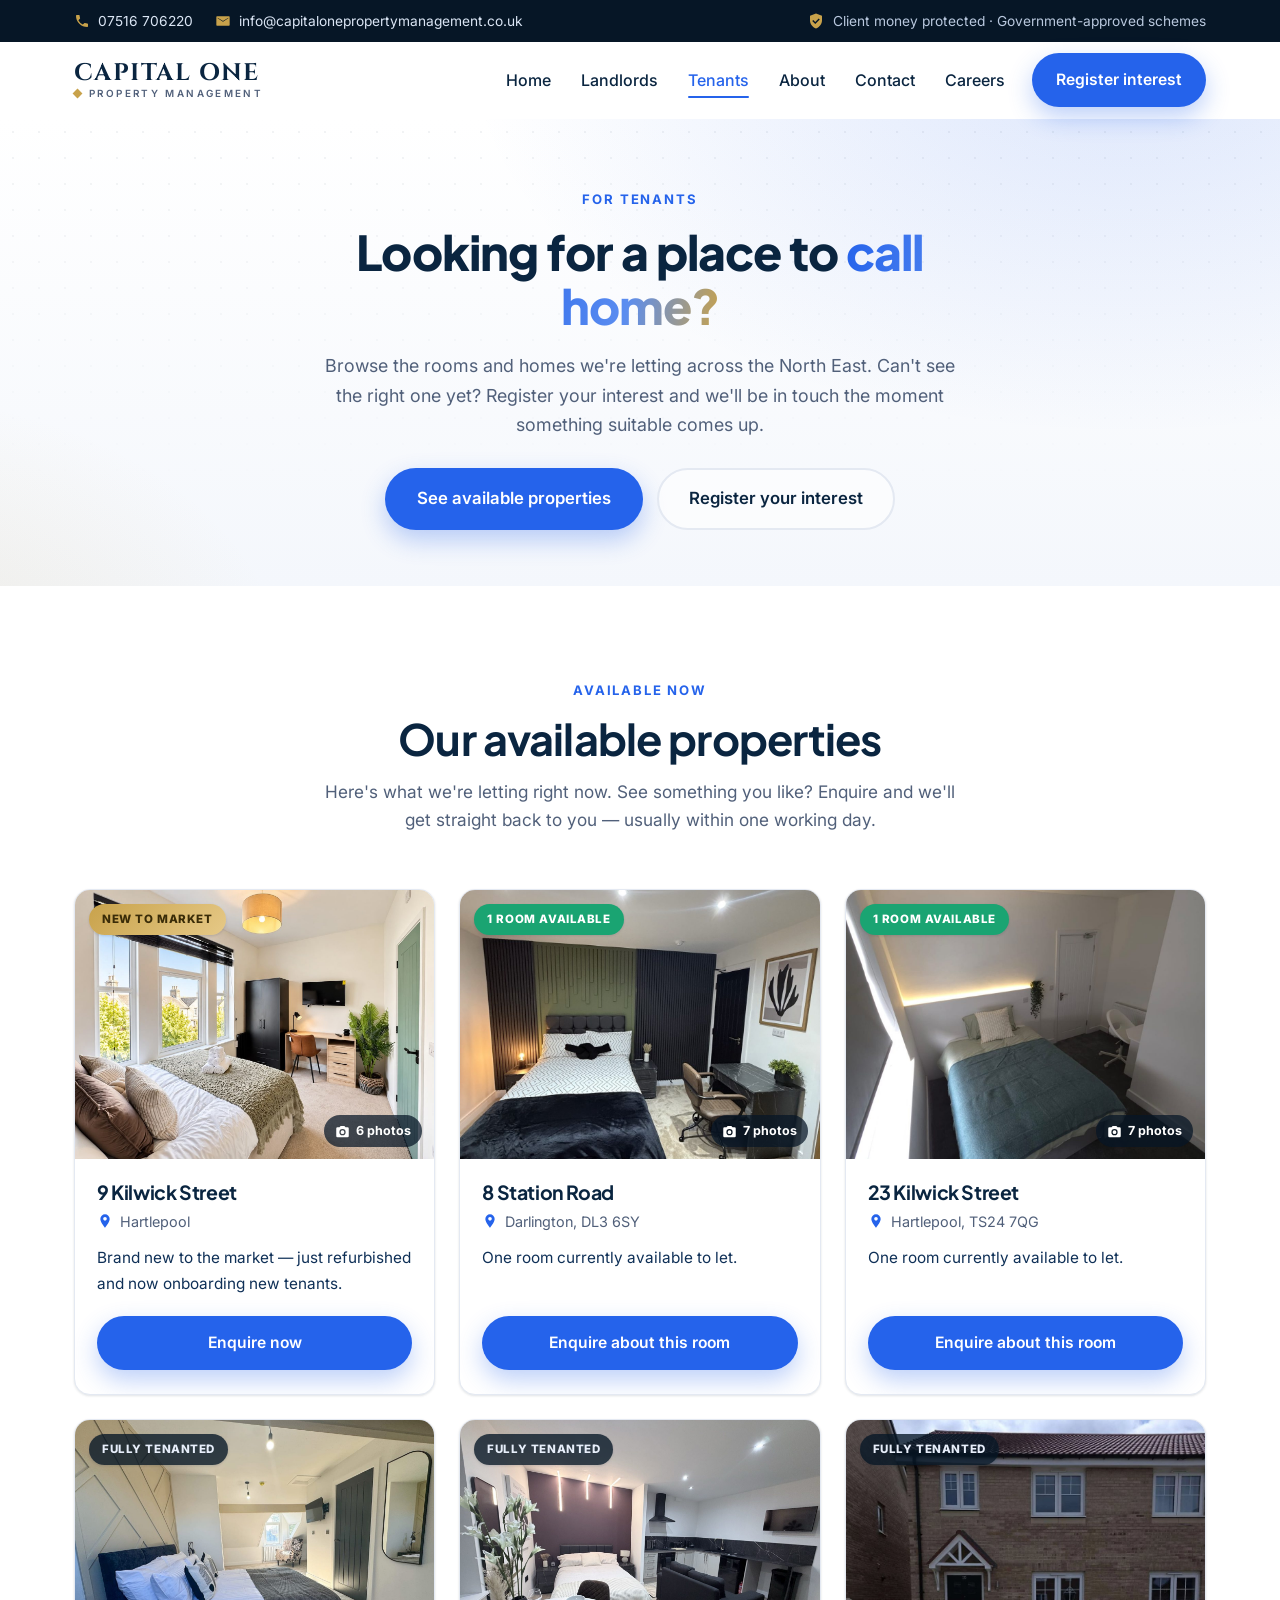
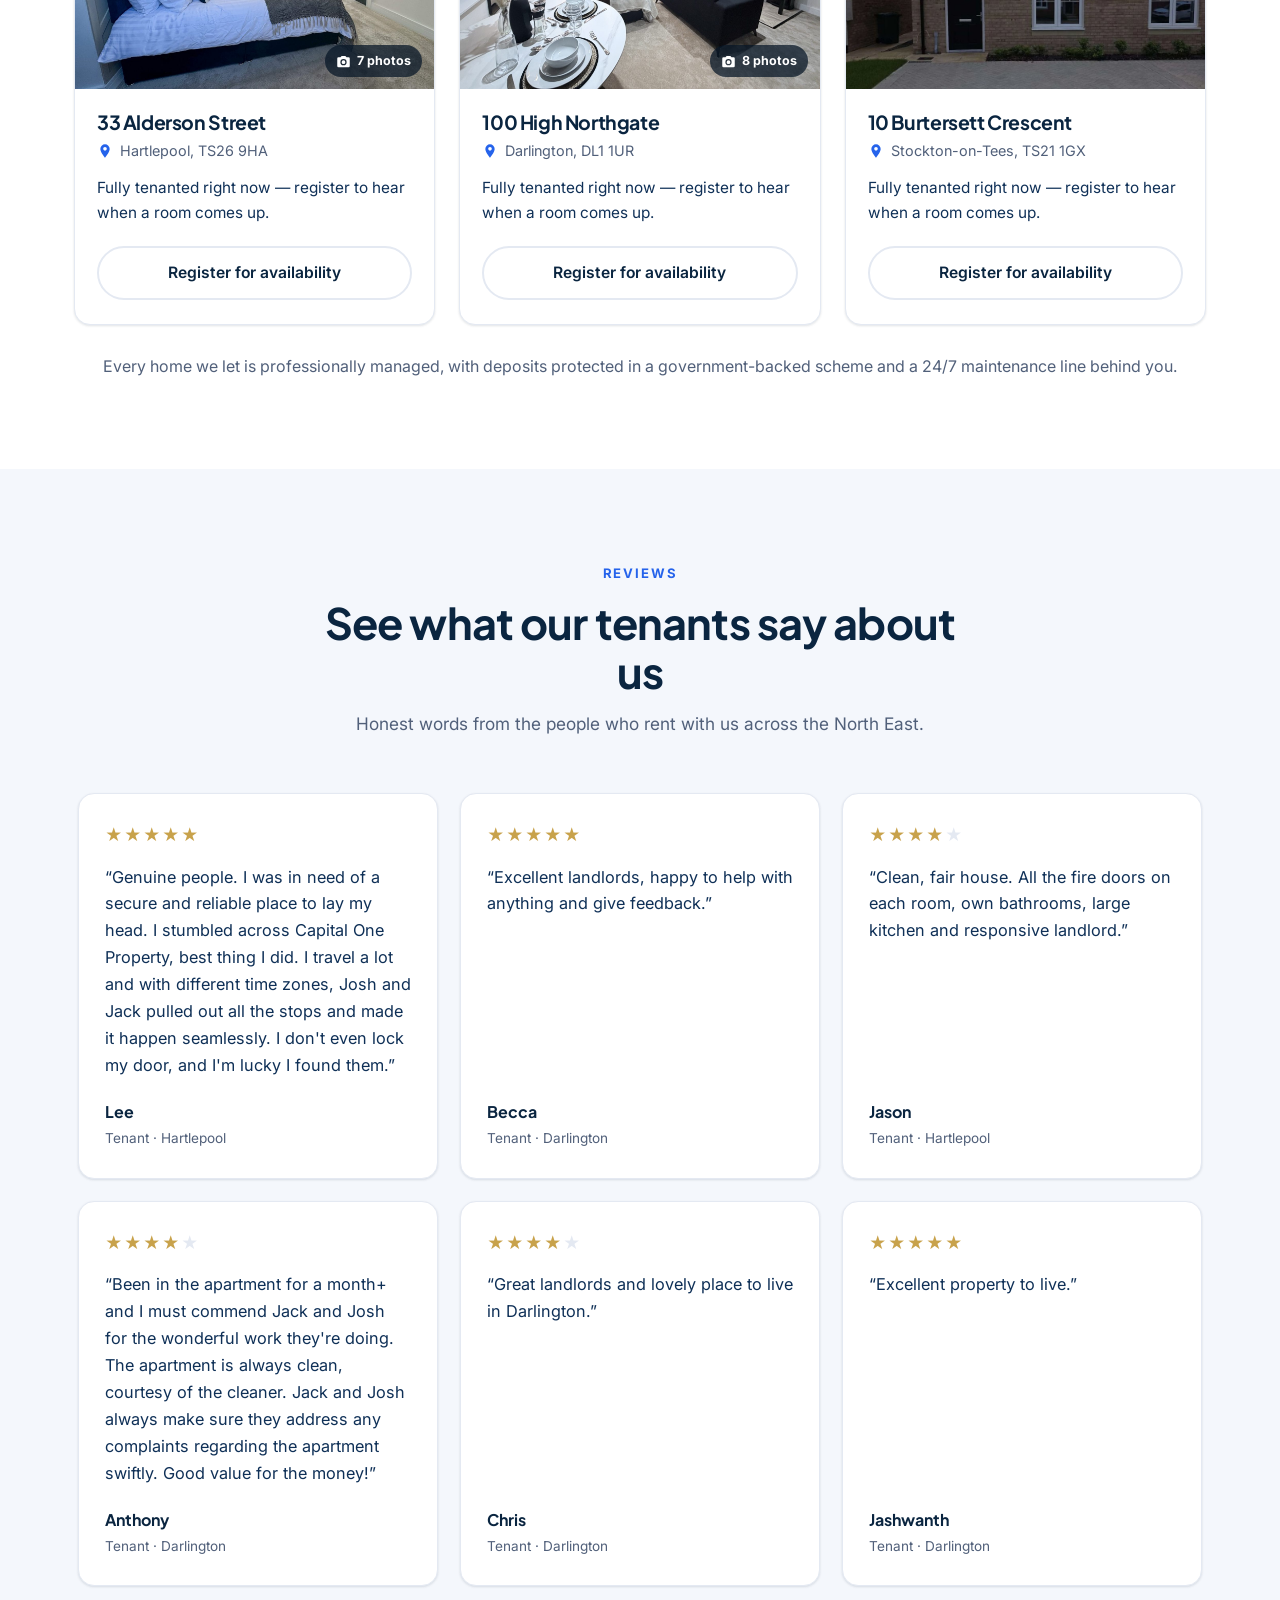
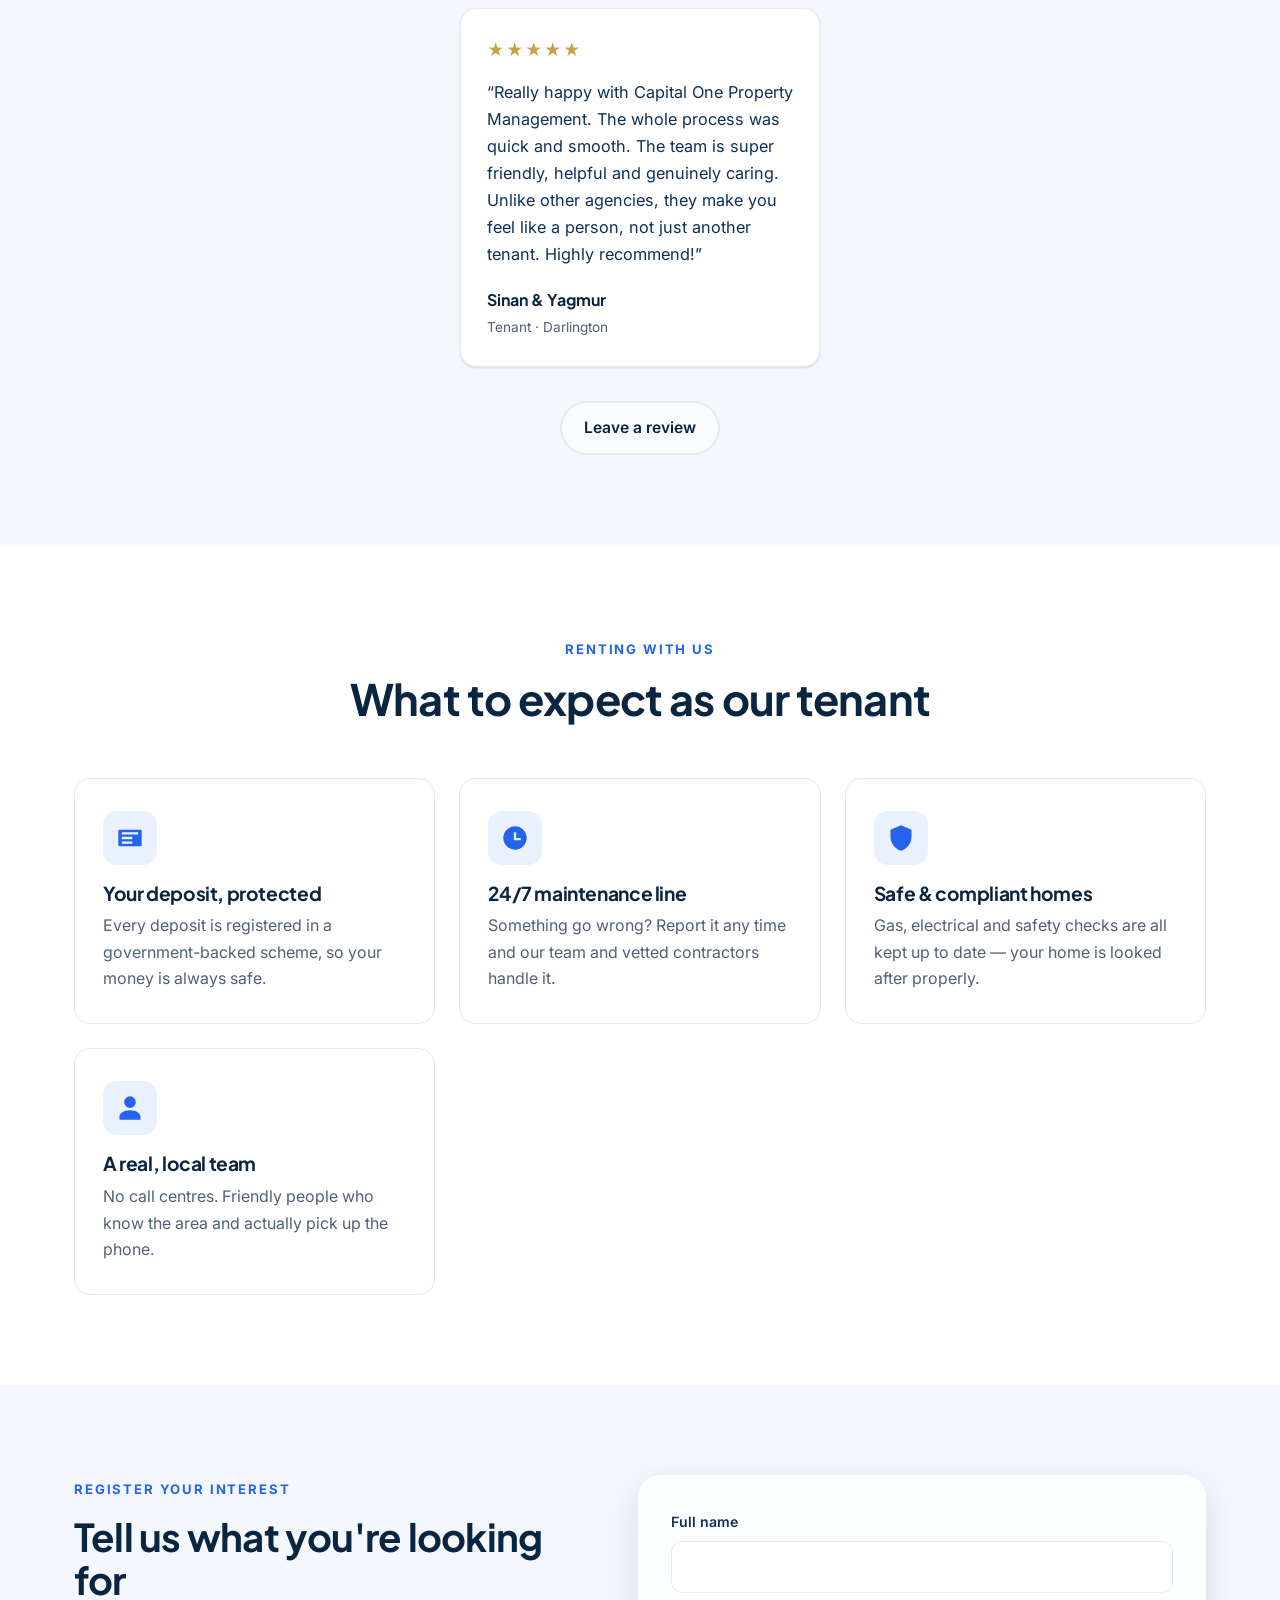
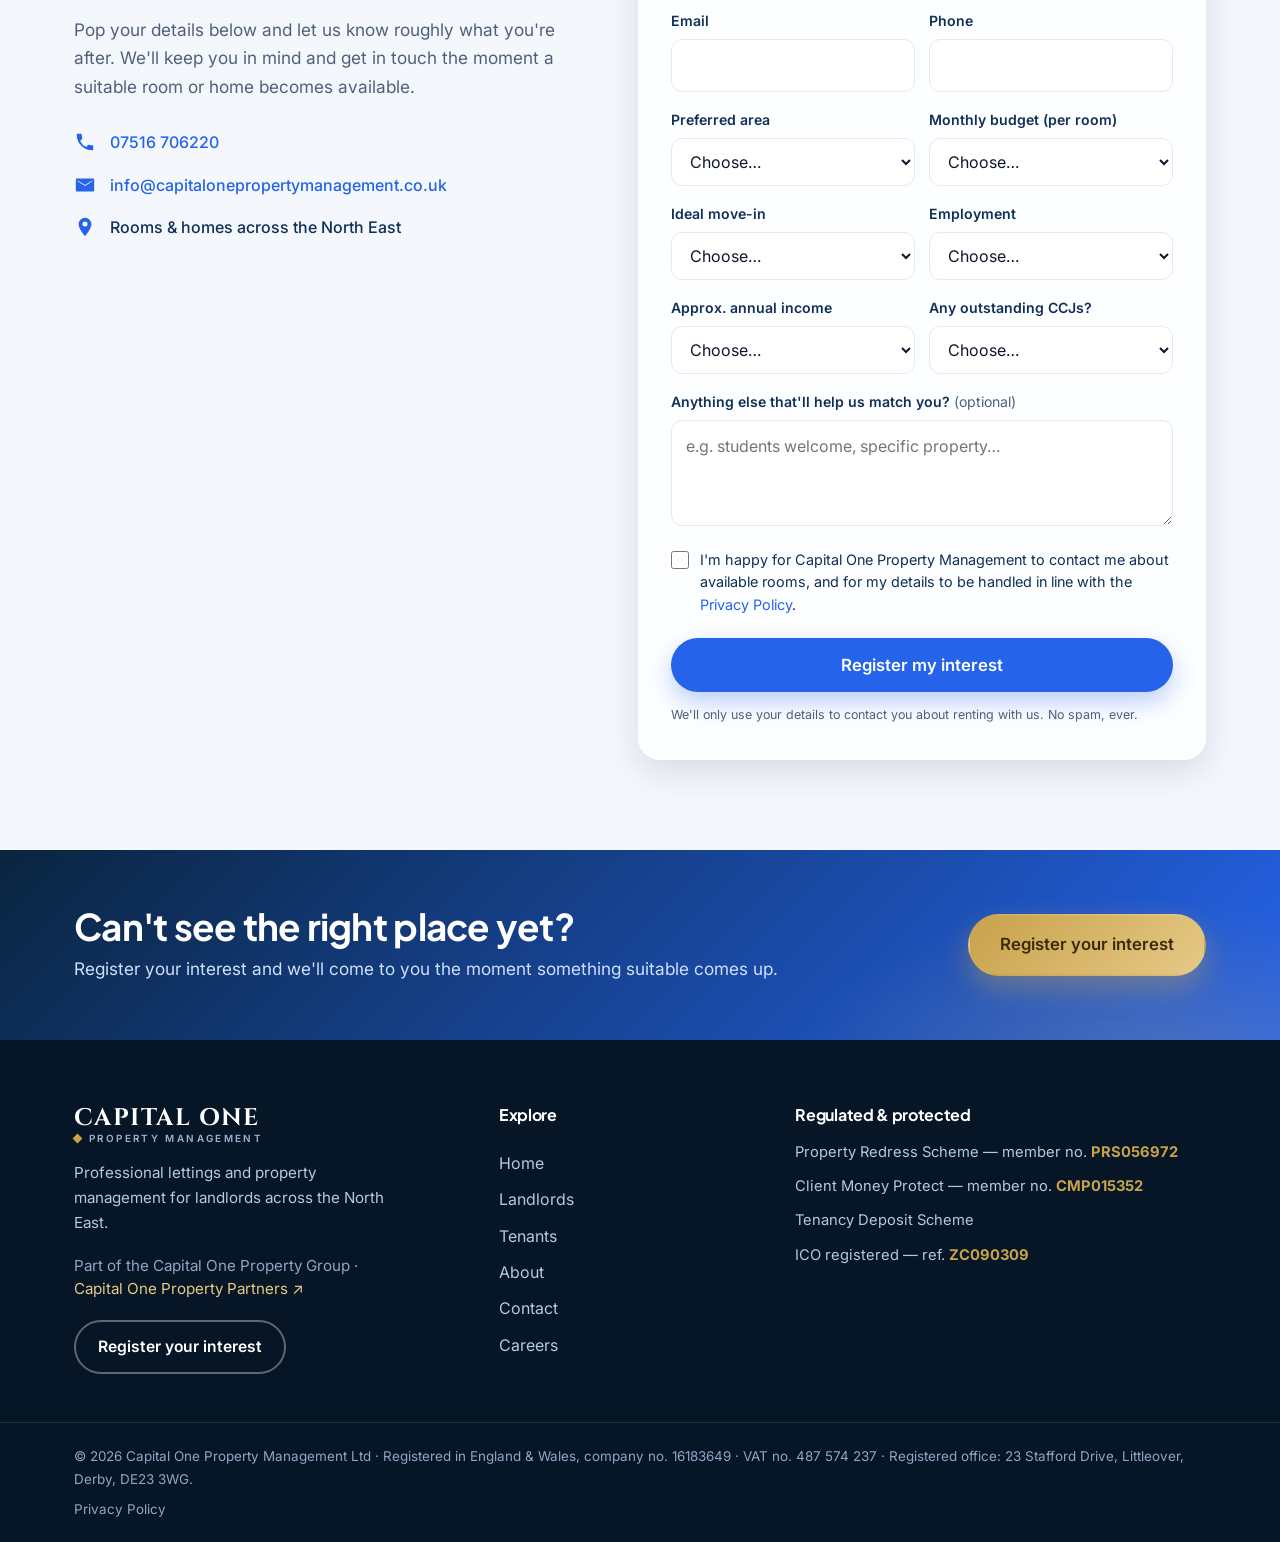
==== tenants.html @ e1fc4dde "Add files via upload" ====
<!DOCTYPE html>
<html lang="en-GB">
<head>
  <meta charset="UTF-8" />
  <meta name="viewport" content="width=device-width, initial-scale=1.0" />
  <title>For Tenants | Capital One Property Management</title>
  <meta name="description" content="Rooms and homes to rent across the North East with Capital One Property Management. See our available properties or register your interest and we'll tell you the moment something suitable comes up." />
  <meta property="og:title" content="For Tenants | Capital One Property Management" />
  <meta property="og:description" content="Available rooms and homes to rent across the North East. Register your interest today." />
  <meta property="og:type" content="website" />
  <meta property="og:locale" content="en_GB" />
  <link rel="icon" href="assets/img/favicon.svg" type="image/svg+xml" />
  <link rel="preconnect" href="https://fonts.googleapis.com" />
  <link rel="preconnect" href="https://fonts.gstatic.com" crossorigin />
  <link href="https://fonts.googleapis.com/css2?family=Cinzel:wght@600;700&family=Inter:wght@400;500;600;700&family=Plus+Jakarta+Sans:wght@600;700;800&display=swap" rel="stylesheet" />
  <link rel="stylesheet" href="assets/css/styles.css" />
</head>
<body>
  <a class="skip-link" href="#main">Skip to content</a>
  <div class="scrollbar" id="scrollbar" aria-hidden="true"></div>

  <div class="utilbar">
    <div class="container utilbar__inner">
      <div class="utilbar__contact">
        <a href="tel:+447516706220" class="utilbar__item"><svg viewBox="0 0 24 24" aria-hidden="true"><path d="M6.6 10.8a15.1 15.1 0 0 0 6.6 6.6l2.2-2.2c.3-.3.7-.4 1-.2 1.1.4 2.4.6 3.6.6.6 0 1 .4 1 1V20c0 .6-.4 1-1 1A17 17 0 0 1 3 4c0-.6.4-1 1-1h3.5c.6 0 1 .4 1 1 0 1.3.2 2.5.6 3.6.1.4 0 .8-.3 1z"/></svg><span>07516 706220</span></a>
        <a href="mailto:info@capitalonepropertymanagement.co.uk" class="utilbar__item utilbar__item--email"><svg viewBox="0 0 24 24" aria-hidden="true"><path d="M3 5h18a1 1 0 0 1 1 1v12a1 1 0 0 1-1 1H3a1 1 0 0 1-1-1V6a1 1 0 0 1 1-1zm9 7L4 7v1l8 5 8-5V7z"/></svg><span>info@capitalonepropertymanagement.co.uk</span></a>
      </div>
      <div class="utilbar__badge"><svg viewBox="0 0 24 24" aria-hidden="true"><path d="M12 2 4 5v6c0 5 3.4 9.4 8 11 4.6-1.6 8-6 8-11V5l-8-3zm-1 14-4-4 1.4-1.4L11 13.2l4.6-4.6L17 10l-6 6z"/></svg><span>Client money protected &middot; Government-approved schemes</span></div>
    </div>
  </div>

  <header class="header" id="header">
    <div class="container header__inner">
      <a href="index.html" class="brand" aria-label="Capital One Property Management home">
        <span class="brand__name">Capital One</span>
        <span class="brand__sub"><i class="brand__diamond" aria-hidden="true"></i>Property Management</span>
      </a>
      <nav class="nav" id="nav" aria-label="Primary">
        <a href="index.html" class="nav__link">Home</a>
        <a href="landlords.html" class="nav__link">Landlords</a>
        <a href="tenants.html" class="nav__link is-active" aria-current="page">Tenants</a>
        <a href="about.html" class="nav__link">About</a>
        <a href="contact.html" class="nav__link">Contact</a>
        <a href="careers.html" class="nav__link">Careers</a>
        <a href="#register" class="btn btn--primary nav__cta">Register interest</a>
      </nav>
      <button class="nav-toggle" id="navToggle" aria-label="Open menu" aria-expanded="false" aria-controls="nav"><span></span><span></span><span></span></button>
    </div>
  </header>

  <main id="main">
    <!-- PAGE HERO -->
    <section class="pagehero">
      <div class="hero__bg" aria-hidden="true"></div>
      <div class="container pagehero__inner reveal">
        <span class="eyebrow">For tenants</span>
        <h1>Looking for a place to <span class="grad-text">call home?</span></h1>
        <p>Browse the rooms and homes we're letting across the North East. Can't see the right one yet? Register your interest and we'll be in touch the moment something suitable comes up.</p>
        <div class="pagehero__cta">
          <a href="#available" class="btn btn--primary btn--lg">See available properties</a>
          <a href="#register" class="btn btn--ghost btn--lg">Register your interest</a>
        </div>
      </div>
    </section>

    <!-- AVAILABLE PROPERTIES -->
    <section class="section" id="available">
      <div class="container">
        <div class="section__head reveal">
          <span class="eyebrow">Available now</span>
          <h2>Our available properties</h2>
          <p>Here's what we're letting right now. See something you like? Enquire and we'll get straight back to you — usually within one working day.</p>
        </div>
        <div class="properties">

          <article class="property reveal">
            <button class="property__media" data-gallery="assets/img/prop-kilwick-9-1.jpg,assets/img/prop-kilwick-9-2.jpg,assets/img/prop-kilwick-9-3.jpg,assets/img/prop-kilwick-9-4.jpg,assets/img/prop-kilwick-9-5.jpg,assets/img/prop-kilwick-9-6.jpg" aria-label="View 6 photos of 9 Kilwick Street">
              <img src="assets/img/prop-kilwick-9-1.jpg" alt="A bright, newly refurbished double bedroom at 9 Kilwick Street, Hartlepool, with a large window and rooftop view, black wardrobe, study desk and green throw" loading="lazy" />
              <span class="property__status property__status--soon">New to market</span>
              <span class="property__count"><svg viewBox="0 0 24 24" aria-hidden="true"><path d="M9 3 7.17 5H4a2 2 0 0 0-2 2v12a2 2 0 0 0 2 2h16a2 2 0 0 0 2-2V7a2 2 0 0 0-2-2h-3.17L15 3H9zm3 5a5 5 0 1 1 0 10 5 5 0 0 1 0-10zm0 2a3 3 0 1 0 0 6 3 3 0 0 0 0-6z"/></svg>6 photos</span>
            </button>
            <div class="property__body">
              <h3 class="property__addr">9 Kilwick Street</h3>
              <p class="property__area"><svg viewBox="0 0 24 24" aria-hidden="true"><path d="M12 2a7 7 0 0 0-7 7c0 5 7 13 7 13s7-8 7-13a7 7 0 0 0-7-7zm0 9.5A2.5 2.5 0 1 1 12 6a2.5 2.5 0 0 1 0 5.5z"/></svg>Hartlepool</p>
              <p class="property__note">Brand new to the market — just refurbished and now onboarding new tenants.</p>
              <a class="btn btn--primary btn--block property__cta" href="#register" data-property="9 Kilwick Street">Enquire now</a>
            </div>
          </article>

          <article class="property reveal">
            <button class="property__media" data-gallery="assets/img/prop-station-road-1.jpg,assets/img/prop-station-road-2.jpg,assets/img/prop-station-road-3.jpg,assets/img/prop-station-road-4.jpg,assets/img/prop-station-road-5.jpg,assets/img/prop-station-road-6.jpg,assets/img/prop-station-road-7.jpg" aria-label="View 7 photos of 8 Station Road">
              <img src="assets/img/prop-station-road-1.jpg" alt="A furnished double bedroom at 8 Station Road, Darlington, with a green and black slatted feature wall" loading="lazy" />
              <span class="property__status property__status--available">1 room available</span>
              <span class="property__count"><svg viewBox="0 0 24 24" aria-hidden="true"><path d="M9 3 7.17 5H4a2 2 0 0 0-2 2v12a2 2 0 0 0 2 2h16a2 2 0 0 0 2-2V7a2 2 0 0 0-2-2h-3.17L15 3H9zm3 5a5 5 0 1 1 0 10 5 5 0 0 1 0-10zm0 2a3 3 0 1 0 0 6 3 3 0 0 0 0-6z"/></svg>7 photos</span>
            </button>
            <div class="property__body">
              <h3 class="property__addr">8 Station Road</h3>
              <p class="property__area"><svg viewBox="0 0 24 24" aria-hidden="true"><path d="M12 2a7 7 0 0 0-7 7c0 5 7 13 7 13s7-8 7-13a7 7 0 0 0-7-7zm0 9.5A2.5 2.5 0 1 1 12 6a2.5 2.5 0 0 1 0 5.5z"/></svg>Darlington, DL3 6SY</p>
              <p class="property__note">One room currently available to let.</p>
              <a class="btn btn--primary btn--block property__cta" href="#register" data-property="8 Station Road">Enquire about this room</a>
            </div>
          </article>

          <article class="property reveal">
            <button class="property__media" data-gallery="assets/img/prop-kilwick-23-4.jpg,assets/img/prop-kilwick-23-1.jpg,assets/img/prop-kilwick-23-3.jpg,assets/img/prop-kilwick-23-2.jpg,assets/img/prop-kilwick-23-5.jpg,assets/img/prop-kilwick-23-6.jpg,assets/img/prop-kilwick-23-7.jpg" aria-label="View 7 photos of 23 Kilwick Street">
              <img src="assets/img/prop-kilwick-23-4.jpg" alt="A bright furnished attic bedroom at 23 Kilwick Street, Hartlepool, with a sloped ceiling, LED feature lighting and a study desk" loading="lazy" />
              <span class="property__status property__status--available">1 room available</span>
              <span class="property__count"><svg viewBox="0 0 24 24" aria-hidden="true"><path d="M9 3 7.17 5H4a2 2 0 0 0-2 2v12a2 2 0 0 0 2 2h16a2 2 0 0 0 2-2V7a2 2 0 0 0-2-2h-3.17L15 3H9zm3 5a5 5 0 1 1 0 10 5 5 0 0 1 0-10zm0 2a3 3 0 1 0 0 6 3 3 0 0 0 0-6z"/></svg>7 photos</span>
            </button>
            <div class="property__body">
              <h3 class="property__addr">23 Kilwick Street</h3>
              <p class="property__area"><svg viewBox="0 0 24 24" aria-hidden="true"><path d="M12 2a7 7 0 0 0-7 7c0 5 7 13 7 13s7-8 7-13a7 7 0 0 0-7-7zm0 9.5A2.5 2.5 0 1 1 12 6a2.5 2.5 0 0 1 0 5.5z"/></svg>Hartlepool, TS24 7QG</p>
              <p class="property__note">One room currently available to let.</p>
              <a class="btn btn--primary btn--block property__cta" href="#register" data-property="23 Kilwick Street">Enquire about this room</a>
            </div>
          </article>

          <article class="property property--let reveal">
            <button class="property__media" data-gallery="assets/img/prop-alderson-1.jpg,assets/img/prop-alderson-2.jpg,assets/img/prop-alderson-3.jpg,assets/img/prop-alderson-4.jpg,assets/img/prop-alderson-5.jpg,assets/img/prop-alderson-6.jpg,assets/img/prop-alderson-7.jpg" aria-label="View 7 photos of 33 Alderson Street">
              <img src="assets/img/prop-alderson-1.jpg" alt="A spacious furnished bedroom at 33 Alderson Street, Hartlepool, with a cream geometric panelled feature wall, navy bed and seating area" loading="lazy" />
              <span class="property__status property__status--let">Fully tenanted</span>
              <span class="property__count"><svg viewBox="0 0 24 24" aria-hidden="true"><path d="M9 3 7.17 5H4a2 2 0 0 0-2 2v12a2 2 0 0 0 2 2h16a2 2 0 0 0 2-2V7a2 2 0 0 0-2-2h-3.17L15 3H9zm3 5a5 5 0 1 1 0 10 5 5 0 0 1 0-10zm0 2a3 3 0 1 0 0 6 3 3 0 0 0 0-6z"/></svg>7 photos</span>
            </button>
            <div class="property__body">
              <h3 class="property__addr">33 Alderson Street</h3>
              <p class="property__area"><svg viewBox="0 0 24 24" aria-hidden="true"><path d="M12 2a7 7 0 0 0-7 7c0 5 7 13 7 13s7-8 7-13a7 7 0 0 0-7-7zm0 9.5A2.5 2.5 0 1 1 12 6a2.5 2.5 0 0 1 0 5.5z"/></svg>Hartlepool, TS26 9HA</p>
              <p class="property__note">Fully tenanted right now — register to hear when a room comes up.</p>
              <a class="btn btn--ghost btn--block property__cta" href="#register" data-property="33 Alderson Street">Register for availability</a>
            </div>
          </article>

          <article class="property property--let reveal">
            <button class="property__media" data-gallery="assets/img/prop-high-northgate-3.jpg,assets/img/prop-high-northgate-1.jpg,assets/img/prop-high-northgate-2.jpg,assets/img/prop-high-northgate-4.jpg,assets/img/prop-high-northgate-5.jpg,assets/img/prop-high-northgate-6.jpg,assets/img/prop-high-northgate-7.jpg,assets/img/prop-high-northgate-8.jpg" aria-label="View 8 photos of 100-104 High Northgate">
              <img src="assets/img/prop-high-northgate-3.jpg" alt="A furnished open-plan studio at 100 High Northgate, Darlington, with a burgundy feature wall, LED strip lighting, double bed, sofa, kitchen and dining area" loading="lazy" />
              <span class="property__status property__status--let">Fully tenanted</span>
              <span class="property__count"><svg viewBox="0 0 24 24" aria-hidden="true"><path d="M9 3 7.17 5H4a2 2 0 0 0-2 2v12a2 2 0 0 0 2 2h16a2 2 0 0 0 2-2V7a2 2 0 0 0-2-2h-3.17L15 3H9zm3 5a5 5 0 1 1 0 10 5 5 0 0 1 0-10zm0 2a3 3 0 1 0 0 6 3 3 0 0 0 0-6z"/></svg>8 photos</span>
            </button>
            <div class="property__body">
              <h3 class="property__addr">100 High Northgate</h3>
              <p class="property__area"><svg viewBox="0 0 24 24" aria-hidden="true"><path d="M12 2a7 7 0 0 0-7 7c0 5 7 13 7 13s7-8 7-13a7 7 0 0 0-7-7zm0 9.5A2.5 2.5 0 1 1 12 6a2.5 2.5 0 0 1 0 5.5z"/></svg>Darlington, DL1 1UR</p>
              <p class="property__note">Fully tenanted right now — register to hear when a room comes up.</p>
              <a class="btn btn--ghost btn--block property__cta" href="#register" data-property="100 High Northgate">Register for availability</a>
            </div>
          </article>

          <article class="property property--let reveal">
            <div class="property__media">
              <img src="assets/img/prop-burtersett-crescent.jpg" alt="The exterior of 10 Burtersett Crescent, Stockton-on-Tees — a modern brick home" loading="lazy" />
              <span class="property__status property__status--let">Fully tenanted</span>
            </div>
            <div class="property__body">
              <h3 class="property__addr">10 Burtersett Crescent</h3>
              <p class="property__area"><svg viewBox="0 0 24 24" aria-hidden="true"><path d="M12 2a7 7 0 0 0-7 7c0 5 7 13 7 13s7-8 7-13a7 7 0 0 0-7-7zm0 9.5A2.5 2.5 0 1 1 12 6a2.5 2.5 0 0 1 0 5.5z"/></svg>Stockton-on-Tees, TS21 1GX</p>
              <p class="property__note">Fully tenanted right now — register to hear when a room comes up.</p>
              <a class="btn btn--ghost btn--block property__cta" href="#register" data-property="10 Burtersett Crescent">Register for availability</a>
            </div>
          </article>

        </div>
        <p class="packages__note reveal">Every home we let is professionally managed, with deposits protected in a government-backed scheme and a 24/7 maintenance line behind you.</p>
      </div>
    </section>

    <!-- TENANT REVIEWS -->
    <section class="section section--alt" id="reviews">
      <div class="container">
        <div class="section__head reveal">
          <span class="eyebrow">Reviews</span>
          <h2>See what our tenants say about us</h2>
          <p>Honest words from the people who rent with us across the North East.</p>
        </div>
        <div class="reviews">
          <figure class="review reveal">
            <div class="review__stars" aria-label="5 out of 5 stars">★★★★★</div>
            <blockquote class="review__text">&ldquo;Genuine people. I was in need of a secure and reliable place to lay my head. I stumbled across Capital One Property, best thing I did. I travel a lot and with different time zones, Josh and Jack pulled out all the stops and made it happen seamlessly. I don't even lock my door, and I'm lucky I found them.&rdquo;</blockquote>
            <figcaption class="review__by">
              <span class="review__name">Lee</span>
              <span class="review__meta">Tenant · Hartlepool</span>
            </figcaption>
          </figure>
          <figure class="review reveal">
            <div class="review__stars" aria-label="5 out of 5 stars">★★★★★</div>
            <blockquote class="review__text">&ldquo;Excellent landlords, happy to help with anything and give feedback.&rdquo;</blockquote>
            <figcaption class="review__by">
              <span class="review__name">Becca</span>
              <span class="review__meta">Tenant · Darlington</span>
            </figcaption>
          </figure>
          <figure class="review reveal">
            <div class="review__stars" aria-label="4 out of 5 stars">★★★★<span class="review__stars-off">★</span></div>
            <blockquote class="review__text">&ldquo;Clean, fair house. All the fire doors on each room, own bathrooms, large kitchen and responsive landlord.&rdquo;</blockquote>
            <figcaption class="review__by">
              <span class="review__name">Jason</span>
              <span class="review__meta">Tenant · Hartlepool</span>
            </figcaption>
          </figure>
          <figure class="review reveal">
            <div class="review__stars" aria-label="4 out of 5 stars">★★★★<span class="review__stars-off">★</span></div>
            <blockquote class="review__text">&ldquo;Been in the apartment for a month+ and I must commend Jack and Josh for the wonderful work they're doing. The apartment is always clean, courtesy of the cleaner. Jack and Josh always make sure they address any complaints regarding the apartment swiftly. Good value for the money!&rdquo;</blockquote>
            <figcaption class="review__by">
              <span class="review__name">Anthony</span>
              <span class="review__meta">Tenant · Darlington</span>
            </figcaption>
          </figure>
          <figure class="review reveal">
            <div class="review__stars" aria-label="4 out of 5 stars">★★★★<span class="review__stars-off">★</span></div>
            <blockquote class="review__text">&ldquo;Great landlords and lovely place to live in Darlington.&rdquo;</blockquote>
            <figcaption class="review__by">
              <span class="review__name">Chris</span>
              <span class="review__meta">Tenant · Darlington</span>
            </figcaption>
          </figure>
          <figure class="review reveal">
            <div class="review__stars" aria-label="5 out of 5 stars">★★★★★</div>
            <blockquote class="review__text">&ldquo;Excellent property to live.&rdquo;</blockquote>
            <figcaption class="review__by">
              <span class="review__name">Jashwanth</span>
              <span class="review__meta">Tenant · Darlington</span>
            </figcaption>
          </figure>
          <figure class="review reveal">
            <div class="review__stars" aria-label="5 out of 5 stars">★★★★★</div>
            <blockquote class="review__text">&ldquo;Really happy with Capital One Property Management. The whole process was quick and smooth. The team is super friendly, helpful and genuinely caring. Unlike other agencies, they make you feel like a person, not just another tenant. Highly recommend!&rdquo;</blockquote>
            <figcaption class="review__by">
              <span class="review__name">Sinan &amp; Yagmur</span>
              <span class="review__meta">Tenant · Darlington</span>
            </figcaption>
          </figure>
        </div>
        <div class="reviews__cta reveal">
          <a href="review.html?type=tenant" class="btn btn--ghost">Leave a review</a>
        </div>
      </div>
    </section>

    <!-- WHY RENT WITH US -->
    <section class="section">
      <div class="container">
        <div class="section__head reveal">
          <span class="eyebrow">Renting with us</span>
          <h2>What to expect as our tenant</h2>
        </div>
        <div class="features">
          <div class="feature reveal"><div class="feature__icon"><svg viewBox="0 0 24 24"><path d="M3 5h18a1 1 0 0 1 1 1v12a1 1 0 0 1-1 1H3a1 1 0 0 1-1-1V6a1 1 0 0 1 1-1zm2 2v2h14V7H5zm0 4v2h9v-2H5zm0 4v2h9v-2H5z"/></svg></div><h3>Your deposit, protected</h3><p>Every deposit is registered in a government-backed scheme, so your money is always safe.</p></div>
          <div class="feature reveal"><div class="feature__icon"><svg viewBox="0 0 24 24"><path d="M12 2a10 10 0 1 0 0 20 10 10 0 0 0 0-20zm1 10h4v2h-6V7h2v5z"/></svg></div><h3>24/7 maintenance line</h3><p>Something go wrong? Report it any time and our team and vetted contractors handle it.</p></div>
          <div class="feature reveal"><div class="feature__icon"><svg viewBox="0 0 24 24"><path d="M12 1 3 5v6c0 5.5 3.8 10.7 9 12 5.2-1.3 9-6.5 9-12V5l-9-4z"/></svg></div><h3>Safe &amp; compliant homes</h3><p>Gas, electrical and safety checks are all kept up to date — your home is looked after properly.</p></div>
          <div class="feature reveal"><div class="feature__icon"><svg viewBox="0 0 24 24"><path d="M12 12a5 5 0 1 0 0-10 5 5 0 0 0 0 10zm0 2c-5 0-9 2.5-9 5.5V22h18v-2.5c0-3-4-5.5-9-5.5z"/></svg></div><h3>A real, local team</h3><p>No call centres. Friendly people who know the area and actually pick up the phone.</p></div>
        </div>
      </div>
    </section>

    <!-- REGISTER INTEREST -->
    <section class="section section--alt" id="register">
      <div class="container">
        <div class="contact">
          <div class="contact__intro reveal">
            <span class="eyebrow">Register your interest</span>
            <h2>Tell us what you're looking for</h2>
            <p>Pop your details below and let us know roughly what you're after. We'll keep you in mind and get in touch the moment a suitable room or home becomes available.</p>
            <ul class="contact__details">
              <li><svg viewBox="0 0 24 24"><path d="M6.6 10.8a15.1 15.1 0 0 0 6.6 6.6l2.2-2.2c.3-.3.7-.4 1-.2 1.1.4 2.4.6 3.6.6.6 0 1 .4 1 1V20c0 .6-.4 1-1 1A17 17 0 0 1 3 4c0-.6.4-1 1-1h3.5c.6 0 1 .4 1 1 0 1.3.2 2.5.6 3.6.1.4 0 .8-.3 1z"/></svg><a href="tel:+447516706220">07516 706220</a></li>
              <li><svg viewBox="0 0 24 24"><path d="M3 5h18a1 1 0 0 1 1 1v12a1 1 0 0 1-1 1H3a1 1 0 0 1-1-1V6a1 1 0 0 1 1-1zm9 7L4 7v1l8 5 8-5V7z"/></svg><a href="mailto:info@capitalonepropertymanagement.co.uk">info@capitalonepropertymanagement.co.uk</a></li>
              <li><svg viewBox="0 0 24 24"><path d="M12 2a7 7 0 0 0-7 7c0 5 7 13 7 13s7-8 7-13a7 7 0 0 0-7-7zm0 9.5A2.5 2.5 0 1 1 12 6a2.5 2.5 0 0 1 0 5.5z"/></svg><span>Rooms &amp; homes across the North East</span></li>
            </ul>
          </div>
          <form class="contact__form glass" id="tenantForm" novalidate
                data-supabase="tenant_enquiries"
                data-ok="Thank you — you're on our list. We'll be in touch as soon as something suitable comes up."
                data-sent="✓ Registered">
            <input type="text" name="_honey" class="hp-field" tabindex="-1" autocomplete="off" aria-hidden="true" />
            <div class="field"><label for="tn-name">Full name</label><input type="text" id="tn-name" name="full_name" autocomplete="name" required /></div>
            <div class="field-row">
              <div class="field"><label for="tn-email">Email</label><input type="email" id="tn-email" name="email" autocomplete="email" required /></div>
              <div class="field"><label for="tn-phone">Phone</label><input type="tel" id="tn-phone" name="phone" autocomplete="tel" required /></div>
            </div>
            <div class="field-row">
              <div class="field"><label for="tn-area">Preferred area</label><select id="tn-area" name="preferred_area" required><option value="" disabled selected>Choose…</option><option>Darlington</option><option>Stockton</option><option>Hartlepool</option><option>Middlesbrough</option><option>Flexible</option></select></div>
              <div class="field"><label for="tn-budget">Monthly budget (per room)</label><select id="tn-budget" name="budget_band" required><option value="" disabled selected>Choose…</option><option>Up to £450</option><option>£450–£550</option><option>£550–£650</option><option>£650+</option></select></div>
            </div>
            <div class="field-row">
              <div class="field"><label for="tn-movein">Ideal move-in</label><select id="tn-movein" name="move_in" required><option value="" disabled selected>Choose…</option><option>As soon as possible</option><option>Within 1 month</option><option>1–3 months</option><option>Just browsing</option></select></div>
              <div class="field"><label for="tn-employ">Employment</label><select id="tn-employ" name="employment" required><option value="" disabled selected>Choose…</option><option>Employed</option><option>Self-employed</option><option>Student</option><option>Other</option></select></div>
            </div>
            <div class="field-row">
              <div class="field"><label for="tn-income">Approx. annual income</label><select id="tn-income" name="income_band" required><option value="" disabled selected>Choose…</option><option>Under £20k</option><option>£20k–£25k</option><option>£25k–£30k</option><option>£30k–£40k</option><option>£40k+</option></select></div>
              <div class="field"><label for="tn-ccjs">Any outstanding CCJs?</label><select id="tn-ccjs" name="ccjs" required><option value="" disabled selected>Choose…</option><option>No</option><option>Yes</option><option>Prefer not to say</option></select></div>
            </div>
            <div class="field"><label for="tn-notes">Anything else that'll help us match you? <span class="field__opt">(optional)</span></label><textarea id="tn-notes" name="notes" rows="3" placeholder="e.g. students welcome, specific property…"></textarea></div>
            <label class="field-check"><input type="checkbox" name="consent" required /><span>I'm happy for Capital One Property Management to contact me about available rooms, and for my details to be handled in line with the <a href="privacy.html">Privacy Policy</a>.</span></label>
            <button type="submit" class="btn btn--primary btn--block btn--lg">Register my interest</button>
            <p class="quickform__note" id="formStatus" role="status"></p>
            <p class="quickform__note">We'll only use your details to contact you about renting with us. No spam, ever.</p>
          </form>
        </div>
      </div>
    </section>

    <!-- CTA BAND -->
    <section class="ctaband">
      <div class="container ctaband__inner reveal">
        <div>
          <h2>Can't see the right place yet?</h2>
          <p>Register your interest and we'll come to you the moment something suitable comes up.</p>
        </div>
        <a href="#register" class="btn btn--gold btn--lg">Register your interest</a>
      </div>
    </section>
  </main>

  <!-- LIGHTBOX -->
  <div class="lightbox" id="lightbox" aria-hidden="true">
    <button class="lightbox__close" id="lightboxClose" aria-label="Close">&times;</button>
    <button class="lightbox__nav lightbox__nav--prev" id="lightboxPrev" aria-label="Previous photo">&lsaquo;</button>
    <img class="lightbox__img" id="lightboxImg" src="" alt="Property photo" />
    <button class="lightbox__nav lightbox__nav--next" id="lightboxNext" aria-label="Next photo">&rsaquo;</button>
    <span class="lightbox__counter" id="lightboxCounter"></span>
  </div>

  <footer class="footer">
    <div class="container footer__inner">
      <div class="footer__brand">
        <a href="index.html" class="brand brand--light"><span class="brand__name">Capital One</span><span class="brand__sub"><i class="brand__diamond" aria-hidden="true"></i>Property Management</span></a>
        <p>Professional lettings and property management for landlords across the North East.</p>
        <p class="footer__group">Part of the Capital One Property Group &middot; <a href="https://capitalonepropertypartners.com" target="_blank" rel="noopener">Capital One Property Partners ↗</a></p>
        <a href="#register" class="btn btn--ghost btn--light">Register your interest</a>
      </div>
      <nav class="footer__nav" aria-label="Footer">
        <h4>Explore</h4>
        <a href="index.html">Home</a><a href="landlords.html">Landlords</a><a href="tenants.html">Tenants</a><a href="about.html">About</a><a href="contact.html">Contact</a><a href="careers.html">Careers</a>
      </nav>
      <div class="footer__legal-block">
        <h4>Regulated &amp; protected</h4>
        <ul>
          <li>Property Redress Scheme — member no. <strong>PRS056972</strong></li>
          <li>Client Money Protect — member no. <strong>CMP015352</strong></li>
          <li>Tenancy Deposit Scheme</li>
          <li>ICO registered — ref. <strong>ZC090309</strong></li>
        </ul>
      </div>
    </div>
    <div class="footer__bar">
      <div class="container footer__bar-inner">
        <p>&copy; <span id="year">2026</span> Capital One Property Management Ltd &middot; Registered in England &amp; Wales, company no. 16183649 &middot; VAT no. 487 574 237 &middot; Registered office: 23 Stafford Drive, Littleover, Derby, DE23 3WG.</p>
        <a class="footer__bar-link" href="privacy.html">Privacy Policy</a>
      </div>
    </div>
  </footer>

  <button class="totop" id="toTop" aria-label="Back to top"><svg viewBox="0 0 24 24"><path d="M12 8l-6 6 1.4 1.4L12 10.8l4.6 4.6L18 14z"/></svg></button>
  <a href="#register" class="floatcta" aria-label="Register your interest">Register interest</a>
  <script src="assets/js/script.js" defer></script>
  <!-- Cloudflare Web Analytics --><script type='module' src='https://static.cloudflareinsights.com/beacon.min.js' data-cf-beacon='{"token": "6f27f453384b4929b04c7656e45aa6ba"}'></script><!-- End Cloudflare Web Analytics -->
</body>
</html>
---- assets/css/styles.css ----
/* =========================================================
   Capital One Property Management — premium corporate theme
   ========================================================= */

:root {
  --navy: #0a2540;
  --navy-700: #0f3057;
  --navy-900: #061626;
  --blue: #2563eb;
  --blue-600: #1d4fd7;
  --blue-tint: #eaf1fe;
  --gold: #c8a24b;
  --gold-soft: #e6c987;
  --ink: #0f172a;
  --muted: #51607a;
  --line: #e4e9f2;
  --bg: #ffffff;
  --bg-alt: #f4f7fc;
  --white: #ffffff;
  --radius: 16px;
  --radius-sm: 11px;
  --radius-lg: 22px;
  --shadow-sm: 0 1px 3px rgba(10, 37, 64, .08), 0 1px 2px rgba(10, 37, 64, .05);
  --shadow: 0 12px 34px rgba(10, 37, 64, .12);
  --shadow-lg: 0 30px 70px rgba(10, 37, 64, .22);
  --maxw: 1180px;
  --ease: cubic-bezier(.2, .7, .3, 1);
}

* { box-sizing: border-box; margin: 0; padding: 0; }
html { scroll-behavior: smooth; scroll-padding-top: 120px; -webkit-text-size-adjust: 100%; }
body {
  font-family: "Inter", system-ui, -apple-system, "Segoe UI", Roboto, sans-serif;
  color: var(--ink); background: var(--bg); line-height: 1.65;
  -webkit-font-smoothing: antialiased; text-rendering: optimizeLegibility; overflow-x: hidden;
}
h1, h2, h3, h4, .brand__text strong {
  font-family: "Plus Jakarta Sans", "Inter", system-ui, sans-serif;
  line-height: 1.13; letter-spacing: -0.02em; color: var(--navy);
}
img, svg { max-width: 100%; display: block; }
img { image-orientation: from-image; }
a { color: var(--blue); text-decoration: none; }
ul { list-style: none; }
::selection { background: var(--blue); color: #fff; }

.container { width: 100%; max-width: var(--maxw); margin-inline: auto; padding-inline: 24px; }
.container--narrow { max-width: 820px; }

.skip-link { position: absolute; left: -999px; top: 0; z-index: 300; background: var(--navy); color: #fff; padding: 10px 16px; border-radius: 0 0 8px 0; }
.skip-link:focus { left: 0; }

.grad-text { background: linear-gradient(100deg, var(--blue), #5b8df0 60%, var(--gold)); -webkit-background-clip: text; background-clip: text; color: transparent; }

/* ---------- Scroll progress ---------- */
.scrollbar { position: fixed; top: 0; left: 0; height: 3px; width: 0; z-index: 250; background: linear-gradient(90deg, var(--blue), var(--gold)); transition: width .1s linear; }

/* ---------- Buttons ---------- */
.btn {
  --btn-bg: var(--blue);
  display: inline-flex; align-items: center; justify-content: center; gap: 9px;
  font-weight: 600; font-family: inherit; font-size: .98rem; padding: 12px 22px;
  border-radius: 999px; border: 2px solid transparent; cursor: pointer;
  transition: transform .15s var(--ease), box-shadow .2s var(--ease), background .2s, color .2s, border-color .2s;
  white-space: nowrap; position: relative; overflow: hidden;
}
.btn svg { fill: currentColor; }
.btn--primary { background: var(--btn-bg); color: #fff; box-shadow: 0 10px 24px rgba(37, 99, 235, .30); }
.btn--primary:hover { background: var(--blue-600); transform: translateY(-2px); box-shadow: 0 16px 30px rgba(37, 99, 235, .38); }
.btn--ghost { background: rgba(255, 255, 255, .6); color: var(--navy); border-color: var(--line); }
.btn--ghost:hover { border-color: var(--navy); transform: translateY(-2px); background: #fff; }
.btn--gold { background: linear-gradient(135deg, var(--gold), var(--gold-soft)); color: #3a2c08; box-shadow: 0 12px 28px rgba(200, 162, 75, .4); }
.btn--gold:hover { transform: translateY(-2px); box-shadow: 0 16px 34px rgba(200, 162, 75, .5); }
.btn--light { color: #fff; border-color: rgba(255, 255, 255, .35); background: transparent; }
.btn--light:hover { background: rgba(255, 255, 255, .12); border-color: #fff; }
.btn--lg { padding: 15px 30px; font-size: 1.05rem; }
.btn--block { width: 100%; }

.eyebrow { display: inline-block; font-weight: 700; font-size: .82rem; letter-spacing: .14em; text-transform: uppercase; color: var(--blue); margin-bottom: 14px; }
.eyebrow--gold { color: var(--gold); }

.glass { background: rgba(255, 255, 255, .82); backdrop-filter: blur(14px) saturate(160%); -webkit-backdrop-filter: blur(14px) saturate(160%); border: 1px solid rgba(255, 255, 255, .7); }

/* ---------- Utility bar ---------- */
.utilbar { background: var(--navy-900); color: #cdd9ea; font-size: .86rem; }
.utilbar__inner { display: flex; align-items: center; justify-content: space-between; min-height: 42px; gap: 16px; }
.utilbar__contact { display: flex; gap: 22px; }
.utilbar__item { display: inline-flex; align-items: center; gap: 8px; color: #dbe6f5; }
.utilbar__item:hover { color: #fff; }
.utilbar__item svg { width: 16px; height: 16px; fill: var(--gold); }
.utilbar__badge { display: inline-flex; align-items: center; gap: 8px; color: #b9c8de; }
.utilbar__badge svg { width: 18px; height: 18px; fill: var(--gold); }

/* ---------- Header ---------- */
.header { position: sticky; top: 0; z-index: 100; background: rgba(255, 255, 255, .9); backdrop-filter: saturate(180%) blur(12px); border-bottom: 1px solid transparent; transition: box-shadow .25s, border-color .25s; }
.header.is-scrolled { box-shadow: var(--shadow-sm); border-color: var(--line); }
.header__inner { display: flex; align-items: center; justify-content: space-between; min-height: 76px; gap: 16px; }
.brand { display: inline-flex; flex-direction: column; align-items: flex-start; gap: 4px; line-height: 1; }
.brand__name { font-family: "Cinzel", Georgia, "Times New Roman", serif; font-weight: 700; font-size: 1.5rem; letter-spacing: .06em; text-transform: uppercase; color: var(--navy); }
.brand__sub { display: inline-flex; align-items: center; gap: 8px; font-size: .62rem; font-weight: 600; letter-spacing: .24em; text-transform: uppercase; color: var(--muted); }
.brand__diamond { width: 7px; height: 7px; background: var(--gold); transform: rotate(45deg); flex: none; }
.brand--light .brand__name { color: #fff; }
.brand--light .brand__sub { color: #9fb3cf; }
.hero__assure { margin-bottom: 0; }
.nav { display: flex; align-items: center; gap: 4px; }
.nav__link { color: var(--navy); font-weight: 500; padding: 10px 13px; border-radius: 8px; position: relative; }
.nav__link::after { content: ""; position: absolute; left: 13px; right: 13px; bottom: 5px; height: 2px; background: var(--blue); transform: scaleX(0); transform-origin: left; transition: transform .25s var(--ease); border-radius: 2px; }
.nav__link:hover::after, .nav__link.is-active::after { transform: scaleX(1); }
.nav__link.is-active { color: var(--blue); }
.nav__cta { margin-left: 10px; color: #fff; }
.nav__cta::after { display: none; }
.nav-toggle { display: none; flex-direction: column; gap: 5px; background: none; border: 0; cursor: pointer; padding: 10px; }
.nav-toggle span { width: 26px; height: 2.5px; background: var(--navy); border-radius: 2px; transition: .3s var(--ease); }
.nav-toggle[aria-expanded="true"] span:nth-child(1) { transform: translateY(7.5px) rotate(45deg); }
.nav-toggle[aria-expanded="true"] span:nth-child(2) { opacity: 0; }
.nav-toggle[aria-expanded="true"] span:nth-child(3) { transform: translateY(-7.5px) rotate(-45deg); }

/* ---------- Hero ---------- */
.hero { position: relative; overflow: hidden; }
.hero__bg {
  position: absolute; inset: 0; z-index: -1;
  background:
    radial-gradient(1200px 700px at 88% -15%, rgba(37, 99, 235, .16), transparent 55%),
    radial-gradient(760px 520px at -10% 120%, rgba(200, 162, 75, .14), transparent 55%),
    linear-gradient(180deg, #fff 0%, var(--bg-alt) 100%);
}
.hero__bg::before { content: ""; position: absolute; inset: 0; background-image: radial-gradient(rgba(10, 37, 64, .055) 1px, transparent 1px); background-size: 26px 26px; mask-image: linear-gradient(180deg, #000, transparent 80%); }
.hero__inner { display: grid; grid-template-columns: 1.05fr .95fr; gap: 60px; align-items: center; padding-block: 70px 92px; }
.badge-pill { display: inline-flex; align-items: center; gap: 9px; background: #fff; border: 1px solid var(--line); box-shadow: var(--shadow-sm); border-radius: 999px; padding: 7px 16px; font-size: .86rem; font-weight: 600; color: var(--navy-700); margin-bottom: 22px; }
.badge-pill__dot { width: 9px; height: 9px; border-radius: 50%; background: #1aa472; box-shadow: 0 0 0 0 rgba(26, 164, 114, .5); animation: pulse 2s infinite; }
@keyframes pulse { 0% { box-shadow: 0 0 0 0 rgba(26, 164, 114, .5); } 70% { box-shadow: 0 0 0 8px rgba(26, 164, 114, 0); } 100% { box-shadow: 0 0 0 0 rgba(26, 164, 114, 0); } }
.hero h1 { font-size: clamp(2.3rem, 5vw, 3.7rem); font-weight: 800; }
.hero__lead { font-size: 1.18rem; color: var(--muted); margin: 22px 0 32px; max-width: 40ch; }
.hero__actions { display: flex; flex-wrap: wrap; gap: 14px; margin-bottom: 30px; }
.hero__trust { display: flex; align-items: center; gap: 14px; }
.stars { color: var(--gold); font-size: 1.15rem; letter-spacing: 2px; }
.hero__trust p { color: var(--muted); font-size: .95rem; }
.hero__trust strong { color: var(--navy); }

.hero__visual { position: relative; }
.quickform { border-radius: var(--radius-lg); padding: 30px 28px; box-shadow: var(--shadow-lg); }
.quickform__head { margin-bottom: 20px; }
.quickform__tag { display: inline-block; font-size: .74rem; font-weight: 700; letter-spacing: .08em; text-transform: uppercase; color: var(--blue); background: var(--blue-tint); padding: 5px 12px; border-radius: 999px; margin-bottom: 12px; }
.quickform__title { font-size: 1.42rem; }
.quickform__sub { color: var(--muted); margin-top: 8px; font-size: .96rem; }
.quickform__note { font-size: .78rem; color: var(--muted); margin-top: 14px; line-height: 1.5; }

.floatchip { position: absolute; display: flex; align-items: center; gap: 11px; background: #fff; border: 1px solid var(--line); border-radius: 14px; padding: 12px 16px; box-shadow: var(--shadow); animation: float 5s ease-in-out infinite; }
.floatchip strong { display: block; font-size: .92rem; color: var(--navy); font-weight: 700; }
.floatchip small { color: var(--muted); font-size: .78rem; }
.floatchip svg { width: 26px; height: 26px; fill: var(--gold); }
.floatchip--rent { bottom: -28px; left: -34px; }
.floatchip--rent .floatchip__icon { display: grid; place-items: center; width: 30px; height: 30px; border-radius: 50%; background: #e6f6ee; color: #0d7a45; font-weight: 800; }
.floatchip--shield { bottom: -28px; right: -34px; animation-delay: 1.5s; }
@keyframes float { 0%, 100% { transform: translateY(0); } 50% { transform: translateY(-10px); } }

/* ---------- Trust strip ---------- */
.trustbar { background: var(--navy); color: #fff; }
.trustbar__inner { display: flex; align-items: center; gap: 30px; flex-wrap: wrap; padding-block: 18px; }
.trustbar__label { font-size: .78rem; letter-spacing: .14em; text-transform: uppercase; color: #9fb3cf; }
.trustbar__logos { display: flex; flex-wrap: wrap; gap: 14px 30px; }
.trustbar__logos li { font-family: "Plus Jakarta Sans", sans-serif; font-weight: 700; font-size: .98rem; color: #e7eefa; display: flex; align-items: center; gap: 8px; }
.trustbar__logos li::before { content: ""; width: 7px; height: 7px; border-radius: 50%; background: var(--gold); }

/* ---------- Stats ---------- */
.stats { padding-block: 58px; }
.stats__grid { display: grid; grid-template-columns: repeat(4, 1fr); gap: 18px; }
.stat { text-align: center; padding: 18px; border-radius: var(--radius); position: relative; }
.stat:not(:last-child)::after { content: ""; position: absolute; right: 0; top: 22%; height: 56%; width: 1px; background: var(--line); }
.stat__num { display: block; font-family: "Plus Jakarta Sans", sans-serif; font-weight: 800; font-size: clamp(2.2rem, 4vw, 3rem); color: var(--blue); line-height: 1; }
.stat__label { display: block; margin-top: 10px; color: var(--muted); font-weight: 500; }

/* ---------- Sections ---------- */
.section { padding-block: 90px; }
.section--alt { background: var(--bg-alt); }
.section--dark { background: linear-gradient(165deg, var(--navy) 0%, var(--navy-900) 100%); color: #d7e2f1; position: relative; overflow: hidden; }
.section--dark::before { content: ""; position: absolute; inset: 0; background: radial-gradient(700px 400px at 80% 0%, rgba(200, 162, 75, .12), transparent 60%); }
.section__head { max-width: 660px; margin: 0 auto 54px; text-align: center; }
.section__head h2 { font-size: clamp(1.9rem, 3.6vw, 2.7rem); }
.section__head p { color: var(--muted); font-size: 1.08rem; margin-top: 14px; }
.section__head--light h2 { color: #fff; }
.section__head--light p { color: #b9c8de; }

/* ---------- Photo placeholder ---------- */
.ph { position: relative; display: grid; place-content: center; justify-items: center; gap: 12px; border-radius: var(--radius-lg); background: linear-gradient(150deg, var(--navy), var(--blue)); color: rgba(255, 255, 255, .9); text-align: center; overflow: hidden; box-shadow: var(--shadow); }
.ph::before { content: ""; position: absolute; inset: 0; background-image: radial-gradient(rgba(255, 255, 255, .14) 1px, transparent 1px); background-size: 22px 22px; }
.ph svg { width: 54px; height: 54px; fill: rgba(255, 255, 255, .85); position: relative; }
.ph span { position: relative; font-weight: 600; font-size: .95rem; letter-spacing: .02em; border: 1px dashed rgba(255, 255, 255, .45); padding: 6px 14px; border-radius: 999px; }
.ph--tall { aspect-ratio: 4 / 5; }
.ph--wide { aspect-ratio: 16 / 10; }

/* ---------- Intro ---------- */
.intro__grid { display: grid; grid-template-columns: .85fr 1fr; gap: 56px; align-items: center; }
.intro__media { position: relative; }
.intro__badge { position: absolute; right: -18px; bottom: 26px; display: flex; flex-direction: column; padding: 16px 20px; border-radius: var(--radius); box-shadow: var(--shadow); max-width: 180px; }
.intro__badge-num { font-family: "Plus Jakarta Sans", sans-serif; font-weight: 800; font-size: 1.9rem; color: var(--blue); line-height: 1; }
.intro__badge-txt { font-size: .82rem; color: var(--muted); margin-top: 4px; }
.intro__content h2 { font-size: clamp(1.7rem, 3.2vw, 2.4rem); }
.intro__content p { color: var(--muted); margin: 16px 0 22px; font-size: 1.06rem; }
.ticklist { display: grid; gap: 12px; margin-bottom: 26px; }
.ticklist li { position: relative; padding-left: 34px; color: var(--navy-700); font-weight: 500; }
.ticklist li::before { content: ""; position: absolute; left: 0; top: 1px; width: 22px; height: 22px; border-radius: 50%; background: var(--blue-tint) url("data:image/svg+xml,%3Csvg xmlns='http://www.w3.org/2000/svg' viewBox='0 0 24 24' fill='%232563eb'%3E%3Cpath d='m9 16.2-3.5-3.5L4 14.2 9 19l11-11-1.5-1.5z'/%3E%3C/svg%3E") center / 14px no-repeat; }
.link-arrow { display: inline-flex; align-items: center; gap: 8px; font-weight: 600; color: var(--blue); }
.link-arrow svg { width: 20px; height: 20px; fill: currentColor; transition: transform .2s var(--ease); }
.link-arrow:hover svg { transform: translateX(4px); }

/* ---------- Packages ---------- */
.packages { display: grid; grid-template-columns: 1fr 1fr; gap: 26px; align-items: start; }
.package { position: relative; background: #fff; border: 1px solid var(--line); border-radius: var(--radius); padding: 34px 30px; box-shadow: var(--shadow-sm); transition: transform .25s var(--ease), box-shadow .25s; }
.package:hover { transform: translateY(-5px); box-shadow: var(--shadow); }
.package--featured { border: 2px solid var(--blue); box-shadow: var(--shadow); }
.package__flag { position: absolute; top: -13px; left: 30px; background: var(--blue); color: #fff; font-size: .76rem; font-weight: 700; letter-spacing: .06em; text-transform: uppercase; padding: 5px 14px; border-radius: 999px; }
.package__name { font-size: 1.55rem; }
.package__for { color: var(--muted); margin: 8px 0 20px; }
.package__list { margin-bottom: 26px; display: grid; gap: 12px; }
.package__list li { position: relative; padding-left: 30px; color: var(--navy-700); }
.package__list li em { color: var(--navy); font-style: normal; font-weight: 600; }
.package__list li::before { content: ""; position: absolute; left: 0; top: 3px; width: 18px; height: 18px; border-radius: 50%; background: var(--blue-tint) url("data:image/svg+xml,%3Csvg xmlns='http://www.w3.org/2000/svg' viewBox='0 0 24 24' fill='%232563eb'%3E%3Cpath d='m9 16.2-3.5-3.5L4 14.2 9 19l11-11-1.5-1.5z'/%3E%3C/svg%3E") center / 13px no-repeat; }
.packages__note { text-align: center; margin-top: 28px; color: var(--muted); }
.packages__note--fine { font-size: .86rem; margin-top: 10px; max-width: 70ch; margin-left: auto; margin-right: auto; }
.package__price { font-family: "Plus Jakarta Sans", "Inter", system-ui, sans-serif; font-size: 2.6rem; font-weight: 800; color: var(--navy); line-height: 1; letter-spacing: -0.02em; margin: 2px 0 3px; }
.package__vat { font-size: 1rem; font-weight: 600; color: var(--muted); letter-spacing: 0; }
.package__unit { font-size: .88rem; color: var(--muted); margin: 0 0 18px; }
.package__extra { margin-top: 20px; padding-top: 16px; border-top: 1px dashed var(--line); font-size: .88rem; color: var(--muted); line-height: 1.5; }
.package__extra strong { color: var(--navy-700); font-weight: 700; }

/* ---------- Steps ---------- */
.steps { display: grid; grid-template-columns: repeat(4, 1fr); gap: 24px; position: relative; }
.step { background: #fff; border: 1px solid var(--line); border-radius: var(--radius); padding: 30px 24px; position: relative; transition: transform .25s var(--ease), box-shadow .25s; }
.step:hover { transform: translateY(-5px); box-shadow: var(--shadow); }
.step__num { display: grid; place-items: center; width: 48px; height: 48px; border-radius: 13px; background: linear-gradient(135deg, var(--navy), var(--blue)); color: #fff; font-family: "Plus Jakarta Sans", sans-serif; font-weight: 800; font-size: 1.25rem; margin-bottom: 18px; box-shadow: 0 8px 18px rgba(37, 99, 235, .3); }
.step h3 { font-size: 1.18rem; margin-bottom: 8px; }
.step p { color: var(--muted); font-size: .96rem; }

/* ---------- Features ---------- */
.features { display: grid; grid-template-columns: repeat(3, 1fr); gap: 24px; }
.feature { background: #fff; border: 1px solid var(--line); border-radius: var(--radius); padding: 32px 28px; transition: transform .25s var(--ease), box-shadow .25s; }
.feature:hover { transform: translateY(-5px); box-shadow: var(--shadow); }
.feature__icon { width: 54px; height: 54px; border-radius: 14px; background: var(--blue-tint); display: grid; place-items: center; margin-bottom: 18px; }
.feature__icon svg { width: 28px; height: 28px; fill: var(--blue); }
.feature h3 { font-size: 1.2rem; margin-bottom: 8px; }
.feature p { color: var(--muted); }

/* ---------- Areas (interactive) ---------- */
.areas { display: grid; grid-template-columns: 1.1fr .9fr; gap: 50px; align-items: center; }
.areas__content h2 { font-size: clamp(1.8rem, 3.4vw, 2.5rem); }
.areas__content > p { color: var(--muted); margin: 14px 0 24px; font-size: 1.06rem; }
.areas__chips { display: flex; flex-wrap: wrap; gap: 10px; }
.chip { font: inherit; font-weight: 600; font-size: .95rem; color: var(--navy-700); background: #fff; border: 1.5px solid var(--line); padding: 10px 18px; border-radius: 999px; cursor: pointer; transition: all .2s var(--ease); }
.chip:hover { border-color: var(--blue); color: var(--blue); transform: translateY(-2px); }
.chip.is-active { background: var(--blue); border-color: var(--blue); color: #fff; box-shadow: 0 8px 18px rgba(37, 99, 235, .3); }
.areas__caption { margin-top: 14px; font-size: .82rem; color: var(--muted); font-style: italic; }
.areas__panel { border-radius: var(--radius-lg); padding: 34px 32px; box-shadow: var(--shadow); text-align: center; }
.areas__panel-icon { width: 64px; height: 64px; border-radius: 50%; background: var(--blue-tint); display: grid; place-items: center; margin: 0 auto 18px; }
.areas__panel-icon svg { width: 32px; height: 32px; fill: var(--blue); }
.areas__panel h3 { font-size: 1.4rem; margin-bottom: 10px; transition: opacity .2s; }
.areas__panel p { color: var(--muted); margin-bottom: 22px; }

/* ---------- Protection ---------- */
.protection { display: grid; grid-template-columns: repeat(4, 1fr); gap: 22px; position: relative; }
.protcard { background: rgba(255, 255, 255, .06); border: 1px solid rgba(255, 255, 255, .14); border-radius: var(--radius); padding: 28px 24px; backdrop-filter: blur(4px); transition: transform .25s var(--ease), border-color .25s, background .25s; }
.protcard:hover { transform: translateY(-5px); border-color: var(--gold); background: rgba(255, 255, 255, .09); }
.protcard__icon { width: 56px; height: 56px; border-radius: 14px; background: rgba(200, 162, 75, .16); display: grid; place-items: center; margin-bottom: 18px; }
.protcard__icon svg { width: 29px; height: 29px; fill: var(--gold); }
.protcard h3 { color: #fff; font-size: 1.18rem; margin-bottom: 8px; }
.protcard p { color: #b9c8de; font-size: .94rem; }
.protcard__meta { margin-top: 18px; padding-top: 16px; border-top: 1px solid rgba(255, 255, 255, .14); }
.protcard__meta dt { font-size: .74rem; letter-spacing: .1em; text-transform: uppercase; color: #8fa6c4; }
.protcard__meta dd { font-family: "Plus Jakarta Sans", sans-serif; font-weight: 700; color: var(--gold); font-size: 1.05rem; margin-top: 3px; }
.protcard__cert { display: inline-flex; align-items: center; margin-top: 16px; font-size: .82rem; font-weight: 700; letter-spacing: .03em; color: var(--gold); text-decoration: none; border-bottom: 1px solid rgba(200, 162, 75, .45); padding-bottom: 2px; transition: color .2s, border-color .2s; }
.protcard__cert:hover { color: #fff; border-color: #fff; }
/* Careers page */
.jobfacts { display: grid; grid-template-columns: repeat(auto-fit, minmax(150px, 1fr)); gap: 14px; margin-top: 30px; }
.jobfacts > div { background: var(--bg-alt); border: 1px solid var(--line); border-radius: var(--radius-sm); padding: 16px 18px; }
.jobfacts dt { font-size: .72rem; letter-spacing: .09em; text-transform: uppercase; color: var(--muted); margin-bottom: 5px; font-weight: 600; }
.jobfacts dd { font-weight: 700; color: var(--ink); font-size: 1.02rem; line-height: 1.3; }
.jobcallout { max-width: 760px; margin: 36px auto 4px; padding: 0; background: none; border: none; text-align: center; }
.jobcallout::before { content: ""; display: block; width: 44px; height: 3px; background: var(--gold); border-radius: 2px; margin: 0 auto 20px; }
.jobcallout p { font-size: 1.25rem; font-weight: 700; color: var(--navy); margin: 0; line-height: 1.5; }
.joblist { max-width: 860px; margin-left: auto; margin-right: auto; text-align: left; }
.joblist li { margin-bottom: 14px; line-height: 1.6; }
.joblist li strong { color: var(--navy); }
.jobnote { max-width: 860px; margin: 26px auto 0; padding: 18px 22px; background: var(--bg-alt); border: 1px solid var(--line); border-radius: var(--radius-sm); color: var(--muted); font-size: .95rem; line-height: 1.6; }
.jobnote strong { color: var(--ink); }
.section__cta { display: flex; justify-content: center; gap: 14px; margin-top: 32px; flex-wrap: wrap; }
.section__head--light a { color: var(--gold-soft); text-decoration: underline; text-underline-offset: 3px; }
.comingsoon { max-width: 720px; margin: 0 auto; text-align: center; background: var(--bg-alt); border: 1px dashed var(--gold); border-radius: var(--radius); padding: 34px 30px; }
.comingsoon__flag { display: inline-block; background: var(--gold); color: var(--navy-900); font-size: .72rem; font-weight: 800; letter-spacing: .08em; text-transform: uppercase; padding: 6px 14px; border-radius: 999px; margin-bottom: 16px; }
.comingsoon h3 { font-size: 1.5rem; color: var(--navy); margin-bottom: 10px; }
.comingsoon p { color: var(--muted); line-height: 1.6; margin: 0 auto 22px; max-width: 560px; }

/* ---------- Testimonial slider ---------- */
.slider { max-width: 760px; margin: 0 auto; overflow: hidden; }
.slider__track { display: flex; transition: transform .5s var(--ease); }
.quote { min-width: 100%; padding: 8px 8px 4px; }
.quote__stars { color: var(--gold); font-size: 1.2rem; letter-spacing: 2px; margin-bottom: 16px; text-align: center; }
.quote blockquote { font-family: "Plus Jakarta Sans", sans-serif; font-size: clamp(1.15rem, 2.4vw, 1.5rem); font-weight: 600; line-height: 1.45; color: var(--navy); text-align: center; letter-spacing: -.01em; }
.quote figcaption { display: flex; align-items: center; justify-content: center; gap: 12px; margin-top: 24px; }
.quote__avatar { display: grid; place-items: center; width: 46px; height: 46px; border-radius: 50%; background: linear-gradient(135deg, var(--navy), var(--blue)); color: #fff; font-weight: 700; font-size: .95rem; }
.quote figcaption span:last-child { display: flex; flex-direction: column; text-align: left; font-weight: 600; color: var(--navy); }
.quote figcaption small { color: var(--muted); font-weight: 500; }
.slider__controls { display: flex; align-items: center; justify-content: center; gap: 18px; margin-top: 30px; }
.slider__btn { width: 46px; height: 46px; border-radius: 50%; border: 1.5px solid var(--line); background: #fff; cursor: pointer; display: grid; place-items: center; transition: all .2s var(--ease); }
.slider__btn:hover { border-color: var(--blue); background: var(--blue); }
.slider__btn:hover svg { fill: #fff; }
.slider__btn svg { width: 22px; height: 22px; fill: var(--navy); }
.slider__dots { display: flex; gap: 9px; }
.slider__dots button { width: 9px; height: 9px; border-radius: 50%; border: 0; background: var(--line); cursor: pointer; transition: all .25s var(--ease); padding: 0; }
.slider__dots button.is-active { background: var(--blue); width: 26px; border-radius: 5px; }

/* ---------- FAQ ---------- */
.faq { display: grid; gap: 14px; }
.faq__item { background: #fff; border: 1px solid var(--line); border-radius: var(--radius-sm); overflow: hidden; transition: box-shadow .2s; }
.faq__item:hover { box-shadow: var(--shadow-sm); }
.faq__q { width: 100%; display: flex; align-items: center; justify-content: space-between; gap: 16px; background: none; border: 0; cursor: pointer; padding: 20px 22px; text-align: left; font-family: "Plus Jakarta Sans", sans-serif; font-weight: 700; font-size: 1.05rem; color: var(--navy); }
.faq__q svg { width: 22px; height: 22px; fill: var(--blue); flex: none; transition: transform .3s var(--ease); }
.faq__q[aria-expanded="true"] svg { transform: rotate(180deg); }
.faq__a { max-height: 0; overflow: hidden; transition: max-height .35s var(--ease); }
.faq__a p { padding: 0 22px 22px; color: var(--muted); }

/* ---------- CTA band ---------- */
.ctaband { background: linear-gradient(135deg, var(--navy), var(--blue)); position: relative; overflow: hidden; }
.ctaband::before { content: ""; position: absolute; inset: 0; background: radial-gradient(600px 300px at 90% 120%, rgba(200, 162, 75, .25), transparent 60%); }
.ctaband__inner { position: relative; display: flex; align-items: center; justify-content: space-between; gap: 30px; padding-block: 56px; flex-wrap: wrap; }
.ctaband h2 { color: #fff; font-size: clamp(1.6rem, 3vw, 2.3rem); }
.ctaband p { color: #cfe0fb; margin-top: 8px; font-size: 1.08rem; }

/* ---------- Contact ---------- */
.contact { display: grid; grid-template-columns: 1fr 1.1fr; gap: 48px; align-items: start; }
.contact__intro h2 { font-size: clamp(1.8rem, 3.2vw, 2.4rem); }
.contact__intro > p { color: var(--muted); font-size: 1.08rem; margin: 14px 0 28px; }
.contact__details { display: grid; gap: 16px; }
.contact__details li { display: flex; align-items: center; gap: 14px; color: var(--navy-700); font-weight: 500; }
.contact__details svg { width: 22px; height: 22px; fill: var(--blue); flex: none; }
.contact__form { border-radius: var(--radius-lg); padding: 34px 32px; box-shadow: var(--shadow); }

/* ---------- Form fields ---------- */
.field { margin-bottom: 16px; }
.field label { display: block; font-weight: 600; font-size: .88rem; margin-bottom: 7px; color: var(--navy-700); }
.field input, .field select, .field textarea { width: 100%; font: inherit; color: var(--ink); padding: 12px 14px; border: 1.5px solid var(--line); border-radius: var(--radius-sm); background: #fff; transition: border-color .2s, box-shadow .2s; }
.field input:focus, .field select:focus, .field textarea:focus { outline: none; border-color: var(--blue); box-shadow: 0 0 0 4px rgba(37, 99, 235, .14); }
.field textarea { resize: vertical; }
.field-row { display: grid; grid-template-columns: 1fr 1fr; gap: 14px; }
.rent-grid { display: grid; grid-template-columns: 1fr 1fr; gap: 12px; }
.rent-cell label { display: block; font-size: .8rem; font-weight: 600; color: var(--muted); margin-bottom: 5px; }
.field input[type="file"] { padding: 9px 12px; cursor: pointer; }
.field input[type="file"]::-webkit-file-upload-button, .field input[type="file"]::file-selector-button { font: inherit; margin-right: 12px; padding: 7px 12px; border: 1.5px solid var(--line); border-radius: var(--radius-sm); background: var(--blue-tint); color: var(--navy-700); cursor: pointer; font-weight: 600; }
@media (max-width: 560px) { .rent-grid { grid-template-columns: 1fr; } }
.field.has-error input, .field.has-error select { border-color: #d4304b; box-shadow: 0 0 0 4px rgba(212, 48, 75, .12); }
#formStatus:not(:empty) { padding: 10px 14px; border-radius: 8px; font-weight: 500; }
#formStatus.is-ok { background: #e6f6ee; color: #0d7a45; }
#formStatus.is-err { background: #fdeaed; color: #b3243c; }

/* ---------- Footer ---------- */
.footer { background: var(--navy-900); color: #b9c8de; padding-top: 66px; }
.footer__inner { display: grid; grid-template-columns: 1.5fr 1fr 1.6fr; gap: 40px; padding-bottom: 48px; }
.footer__brand p { margin: 16px 0 20px; max-width: 32ch; font-size: .95rem; }
.footer__nav h4, .footer__legal-block h4 { color: #fff; font-size: 1rem; margin-bottom: 16px; }
.footer__nav { display: flex; flex-direction: column; gap: 10px; }
.footer__nav a { color: #b9c8de; }
.footer__nav a:hover { color: #fff; }
.footer__legal-block ul { display: grid; gap: 10px; font-size: .92rem; }
.footer__legal-block strong { color: var(--gold); }
.footer__bar { border-top: 1px solid rgba(255, 255, 255, .1); padding-block: 22px; }
.footer__bar-inner { display: flex; flex-wrap: wrap; justify-content: space-between; gap: 8px; font-size: .84rem; color: #8fa6c4; }

/* ---------- Floating controls ---------- */
.totop { position: fixed; right: 22px; bottom: 22px; width: 48px; height: 48px; border-radius: 50%; border: 0; background: var(--navy); color: #fff; cursor: pointer; display: grid; place-items: center; box-shadow: var(--shadow); opacity: 0; transform: translateY(20px); pointer-events: none; transition: all .3s var(--ease); z-index: 90; }
.totop.is-visible { opacity: 1; transform: none; pointer-events: auto; }
.totop:hover { background: var(--blue); }
.totop svg { width: 24px; height: 24px; fill: #fff; }
.floatcta { position: fixed; bottom: 18px; left: 50%; transform: translateX(-50%) translateY(120%); background: var(--blue); color: #fff; font-weight: 700; padding: 14px 28px; border-radius: 999px; box-shadow: var(--shadow-lg); z-index: 90; transition: transform .3s var(--ease); display: none; }
.floatcta.is-visible { transform: translateX(-50%) translateY(0); }

/* ---------- Reveal ---------- */
.reveal { opacity: 0; transform: translateY(26px); transition: opacity .6s var(--ease), transform .6s var(--ease); }
.reveal.is-in { opacity: 1; transform: none; }

/* ---------- Page hero (inner pages) ---------- */
.pagehero { position: relative; overflow: hidden; padding-block: 66px 56px; text-align: center; }
.pagehero__inner { position: relative; max-width: 780px; margin-inline: auto; }
.pagehero h1 { font-size: clamp(2rem, 4.4vw, 3rem); font-weight: 800; }
.pagehero p { max-width: 58ch; margin: 18px auto 0; color: var(--muted); font-size: 1.12rem; }
.pagehero__cta { margin-top: 28px; display: flex; gap: 14px; justify-content: center; flex-wrap: wrap; }
.pagehero .ticklist { display: inline-grid; text-align: left; margin: 28px auto 0; }

/* ---------- Intro image ---------- */
.intro__img { width: 100%; aspect-ratio: 4 / 5; object-fit: cover; border-radius: var(--radius-lg); box-shadow: var(--shadow); display: block; }

/* ---------- Gallery ---------- */
.gallery { display: grid; grid-template-columns: repeat(3, 1fr); gap: 16px; }
.gallery__item { display: block; width: 100%; padding: 0; border: 0; background: var(--bg-alt); cursor: pointer; border-radius: var(--radius); overflow: hidden; box-shadow: var(--shadow-sm); aspect-ratio: 4 / 3; position: relative; }
.gallery__item img { width: 100%; height: 100%; object-fit: cover; display: block; transition: transform .6s var(--ease); }
.gallery__item:hover { box-shadow: var(--shadow); }
.gallery__item:hover img { transform: scale(1.06); }
.gallery__item::after { content: "⤢"; position: absolute; top: 14px; right: 14px; width: 38px; height: 38px; display: grid; place-items: center; background: rgba(6, 22, 38, .55); color: #fff; border-radius: 50%; font-size: 1.05rem; opacity: 0; transition: opacity .25s var(--ease); }
.gallery__item:hover::after { opacity: 1; }

/* ---------- Lightbox ---------- */
.lightbox { position: fixed; inset: 0; z-index: 300; background: rgba(6, 22, 38, .93); display: none; align-items: center; justify-content: center; padding: 28px; }
.lightbox.is-open { display: flex; }
.lightbox__img { max-width: 92vw; max-height: 88vh; border-radius: 12px; box-shadow: var(--shadow-lg); }
.lightbox__close { position: absolute; top: 16px; right: 26px; background: none; border: 0; color: #fff; font-size: 2.6rem; line-height: 1; cursor: pointer; padding: 8px; }
.lightbox__close:hover { color: var(--gold); }

/* ---------- Responsive ---------- */
@media (max-width: 1000px) {
  .hero__inner { grid-template-columns: 1fr; gap: 44px; padding-block: 48px 70px; }
  .hero__lead { max-width: none; }
  .hero__visual { max-width: 460px; }
  .intro__grid, .areas { grid-template-columns: 1fr; gap: 40px; }
  .intro__media { max-width: 440px; }
  .stats__grid { grid-template-columns: repeat(2, 1fr); }
  .stat:nth-child(2)::after { display: none; }
  .packages, .features, .steps, .protection { grid-template-columns: 1fr 1fr; }
  .gallery { grid-template-columns: 1fr 1fr; }
  .contact { grid-template-columns: 1fr; gap: 36px; }
  .footer__inner { grid-template-columns: 1fr 1fr; }
}
@media (max-width: 720px) {
  .utilbar__item--email, .utilbar__badge { display: none; }
  /* Remove the header's backdrop-filter on mobile: it creates a containing block that
     traps the fixed nav drawer inside the header box, so the drawer can't fill the screen. */
  .header { backdrop-filter: none; -webkit-backdrop-filter: none; background: #fff; }
  .nav { position: fixed; inset: 0 0 0 auto; width: min(82vw, 340px); height: 100dvh; background: #fff; flex-direction: column; align-items: stretch; gap: 4px; padding: 92px 24px 30px; box-shadow: var(--shadow-lg); transform: translateX(100%); transition: transform .3s var(--ease); z-index: 95; overflow-y: auto; }
  .nav.is-open { transform: translateX(0); }
  .nav__link { padding: 14px 16px; font-size: 1.05rem; border-bottom: 1px solid var(--line); border-radius: 0; }
  .nav__link::after { display: none; }
  .nav__cta { margin: 16px 0 0; }
  .nav-toggle { display: flex; z-index: 96; }
  .features, .steps, .protection, .packages { grid-template-columns: 1fr; }
  .field-row { grid-template-columns: 1fr; }
  .footer__inner { grid-template-columns: 1fr; gap: 32px; }
  .section { padding-block: 62px; }
  .floatchip { display: none; }
  .gallery { grid-template-columns: 1fr; }
  .gallery__item { height: 300px; }
  .ctaband__inner { padding-block: 44px; }
  .floatcta { display: block; }
  .totop { display: none; }
  body.nav-open { overflow: hidden; }
}
@media (prefers-reduced-motion: reduce) {
  html { scroll-behavior: auto; }
  .reveal { opacity: 1; transform: none; transition: none; }
  .floatchip, .badge-pill__dot { animation: none; }
  * { animation-duration: .001ms !important; transition-duration: .001ms !important; }
}

/* =========================================================
   Tenants, available properties & reviews
   ========================================================= */

/* ---- Honeypot (spam trap) ---- */
.hp-field { position: absolute !important; left: -9999px !important; top: auto; width: 1px; height: 1px; overflow: hidden; opacity: 0; }

/* ---- Available properties ---- */
.properties { display: grid; grid-template-columns: repeat(3, 1fr); gap: 24px; align-items: stretch; }
.property { display: flex; flex-direction: column; background: #fff; border: 1px solid var(--line); border-radius: var(--radius); overflow: hidden; box-shadow: var(--shadow-sm); transition: transform .25s var(--ease), box-shadow .25s; }
.property:hover { transform: translateY(-5px); box-shadow: var(--shadow); }
.property__media { position: relative; aspect-ratio: 4 / 3; overflow: hidden; }
.property__media .ph { height: 100%; width: 100%; border-radius: 0; aspect-ratio: auto; }
.property__media img { position: absolute; inset: 0; width: 100%; height: 100%; object-fit: cover; }
.property__status { position: absolute; top: 14px; left: 14px; z-index: 2; font-size: .72rem; font-weight: 800; letter-spacing: .05em; text-transform: uppercase; padding: 6px 13px; border-radius: 999px; box-shadow: var(--shadow-sm); }
.property__status--available { background: #1aa472; color: #fff; }
.property__status--let { background: rgba(6, 22, 38, .78); color: #e7eefa; }
.property__status--soon { background: linear-gradient(135deg, var(--gold), var(--gold-soft)); color: #3a2c08; }
.property__body { display: flex; flex-direction: column; flex: 1; padding: 22px 22px 24px; }
.property__addr { font-size: 1.22rem; color: var(--navy); }
.property__area { display: flex; align-items: center; gap: 7px; color: var(--muted); font-size: .9rem; margin-top: 6px; }
.property__area svg { width: 16px; height: 16px; fill: var(--blue); flex: none; }
.property__note { color: var(--navy-700); font-size: .96rem; margin: 12px 0 20px; }
.property__cta { margin-top: auto; }
.property--let { opacity: .92; }

/* ---- Reviews ---- */
.reviews { display: flex; flex-wrap: wrap; justify-content: center; gap: 22px; }
.reviews > .review { flex: 1 1 300px; max-width: 360px; }
.review { display: flex; flex-direction: column; gap: 14px; background: #fff; border: 1px solid var(--line); border-radius: var(--radius); padding: 28px 26px; box-shadow: var(--shadow-sm); }
.review__stars { color: var(--gold); font-size: 1.05rem; letter-spacing: 2px; }
.review__stars-off { color: var(--line); }
.review__text { color: var(--navy-700); font-size: 1.02rem; line-height: 1.65; }
.review__by { margin-top: auto; padding-top: 6px; }
.review__name { display: block; font-family: "Plus Jakarta Sans", sans-serif; font-weight: 700; color: var(--navy); }
.review__meta { display: block; font-size: .85rem; color: var(--muted); margin-top: 2px; }
.reviews__empty { flex: 1 1 100%; text-align: center; background: var(--bg-alt); border: 1px dashed var(--line); border-radius: var(--radius); padding: 44px 30px; }
.reviews__empty h3 { color: var(--navy); font-size: 1.35rem; margin-bottom: 10px; }
.reviews__empty p { color: var(--muted); max-width: 540px; margin: 0 auto 22px; line-height: 1.6; }
.reviews__cta { text-align: center; margin-top: 34px; }
.reviews .review:only-child { max-width: 480px; }

/* ---- Review form controls ---- */
.field__legend { display: block; font-weight: 600; font-size: .88rem; margin-bottom: 9px; color: var(--navy-700); }
.field__opt { font-weight: 400; color: var(--muted); }
.segmented { display: inline-flex; background: var(--bg-alt); border: 1.5px solid var(--line); border-radius: 999px; padding: 4px; gap: 4px; }
.segmented label { position: relative; margin: 0; cursor: pointer; }
.segmented input { position: absolute; inset: 0; width: 100%; height: 100%; margin: 0; opacity: 0; cursor: pointer; }
.segmented span { display: block; padding: 9px 24px; border-radius: 999px; font-weight: 600; color: var(--navy-700); transition: background .2s var(--ease), color .2s var(--ease); }
.segmented input:checked + span { background: var(--blue); color: #fff; box-shadow: 0 6px 14px rgba(37, 99, 235, .28); }
.segmented input:focus-visible + span { outline: 2px solid var(--blue); outline-offset: 2px; }
.field.has-error .segmented { border-color: #d4304b; box-shadow: 0 0 0 4px rgba(212, 48, 75, .12); }

.rating { display: inline-flex; flex-direction: row-reverse; gap: 6px; font-size: 2rem; line-height: 1; }
.rating input { position: absolute; width: 1px; height: 1px; opacity: 0; }
.rating label { color: var(--line); cursor: pointer; transition: color .15s, transform .15s; margin: 0; }
.rating label:hover, .rating label:hover ~ label, .rating input:checked ~ label { color: var(--gold); }
.rating label:hover { transform: scale(1.12); }
.rating input:focus-visible + label { outline: 2px solid var(--blue); outline-offset: 3px; border-radius: 4px; }
.field.has-error .rating label { color: #e7a3af; }

.field-check { display: flex; align-items: flex-start; gap: 11px; margin: 4px 0 22px; font-size: .9rem; color: var(--navy-700); line-height: 1.55; cursor: pointer; }
.field-check input { flex: none; width: 18px; height: 18px; margin-top: 2px; accent-color: var(--blue); cursor: pointer; }
.field-check.has-error span { color: #b3243c; }
.field-check.has-error input { outline: 2px solid #d4304b; outline-offset: 2px; }
.field.has-error textarea { border-color: #d4304b; box-shadow: 0 0 0 4px rgba(212, 48, 75, .12); }

/* ---- Responsive ---- */
@media (max-width: 1000px) {
  .properties, .reviews { grid-template-columns: 1fr 1fr; }
}
@media (max-width: 720px) {
  .properties, .reviews { grid-template-columns: 1fr; }
  .segmented { display: flex; }
  .segmented label { flex: 1; text-align: center; }
  .segmented span { padding: 10px 0; }
}

/* ---- Legal / policy pages ---- */
.legal { max-width: 760px; margin: 0 auto; }
.legal > p, .legal li { color: var(--navy-700); line-height: 1.7; }
.legal > p { margin-bottom: 15px; }
.legal h2 { font-size: 1.3rem; margin: 36px 0 12px; color: var(--navy); }
.legal ul { display: grid; gap: 9px; margin: 0 0 18px; }
.legal li { position: relative; padding-left: 20px; }
.legal li::before { content: ""; position: absolute; left: 0; top: 11px; width: 6px; height: 6px; border-radius: 50%; background: var(--gold); }
.legal a { color: var(--blue); text-decoration: underline; text-underline-offset: 2px; }
.legal strong { color: var(--navy); }
.legal__updated { color: var(--muted); font-size: .9rem; margin-bottom: 26px; }

/* ---- Footer bar privacy link ---- */
.footer__bar-link { color: #8fa6c4; }
.footer__bar-link:hover { color: #fff; }

/* ---- Group / sister-company mention ---- */
.footer__group { font-size: .82rem; color: #8fa6c4; margin: 14px 0 18px; line-height: 1.5; }
.footer__group a { color: var(--gold-soft); }
.footer__group a:hover { color: #fff; }
.section__head p strong { color: var(--navy); font-weight: 700; }

/* ---- Property photo lightbox ---- */
button.property__media { border: 0; padding: 0; background: none; font: inherit; cursor: pointer; display: block; width: 100%; text-align: left; }
button.property__media img { transition: transform .5s var(--ease); }
button.property__media:hover img { transform: scale(1.04); }
.property__count { position: absolute; bottom: 12px; right: 12px; z-index: 2; display: inline-flex; align-items: center; gap: 6px; background: rgba(6, 22, 38, .72); color: #fff; font-size: .78rem; font-weight: 700; padding: 6px 11px; border-radius: 999px; pointer-events: none; }
.property__count svg { width: 15px; height: 15px; fill: #fff; }
button.property__media:hover .property__count { background: rgba(6, 22, 38, .92); }
.lightbox__nav { position: absolute; top: 50%; transform: translateY(-50%); width: 52px; height: 52px; border-radius: 50%; border: 0; background: rgba(255, 255, 255, .14); color: #fff; font-size: 2rem; line-height: 1; cursor: pointer; display: grid; place-items: center; transition: background .2s; z-index: 2; }
.lightbox__nav:hover { background: rgba(255, 255, 255, .28); }
.lightbox__nav--prev { left: 20px; }
.lightbox__nav--next { right: 20px; }
.lightbox__counter { position: absolute; bottom: 22px; left: 50%; transform: translateX(-50%); color: #fff; font-size: .9rem; font-weight: 600; background: rgba(6, 22, 38, .6); padding: 6px 14px; border-radius: 999px; }
@media (max-width: 720px) { .lightbox__nav { width: 44px; height: 44px; font-size: 1.6rem; } .lightbox__nav--prev { left: 8px; } .lightbox__nav--next { right: 8px; } }
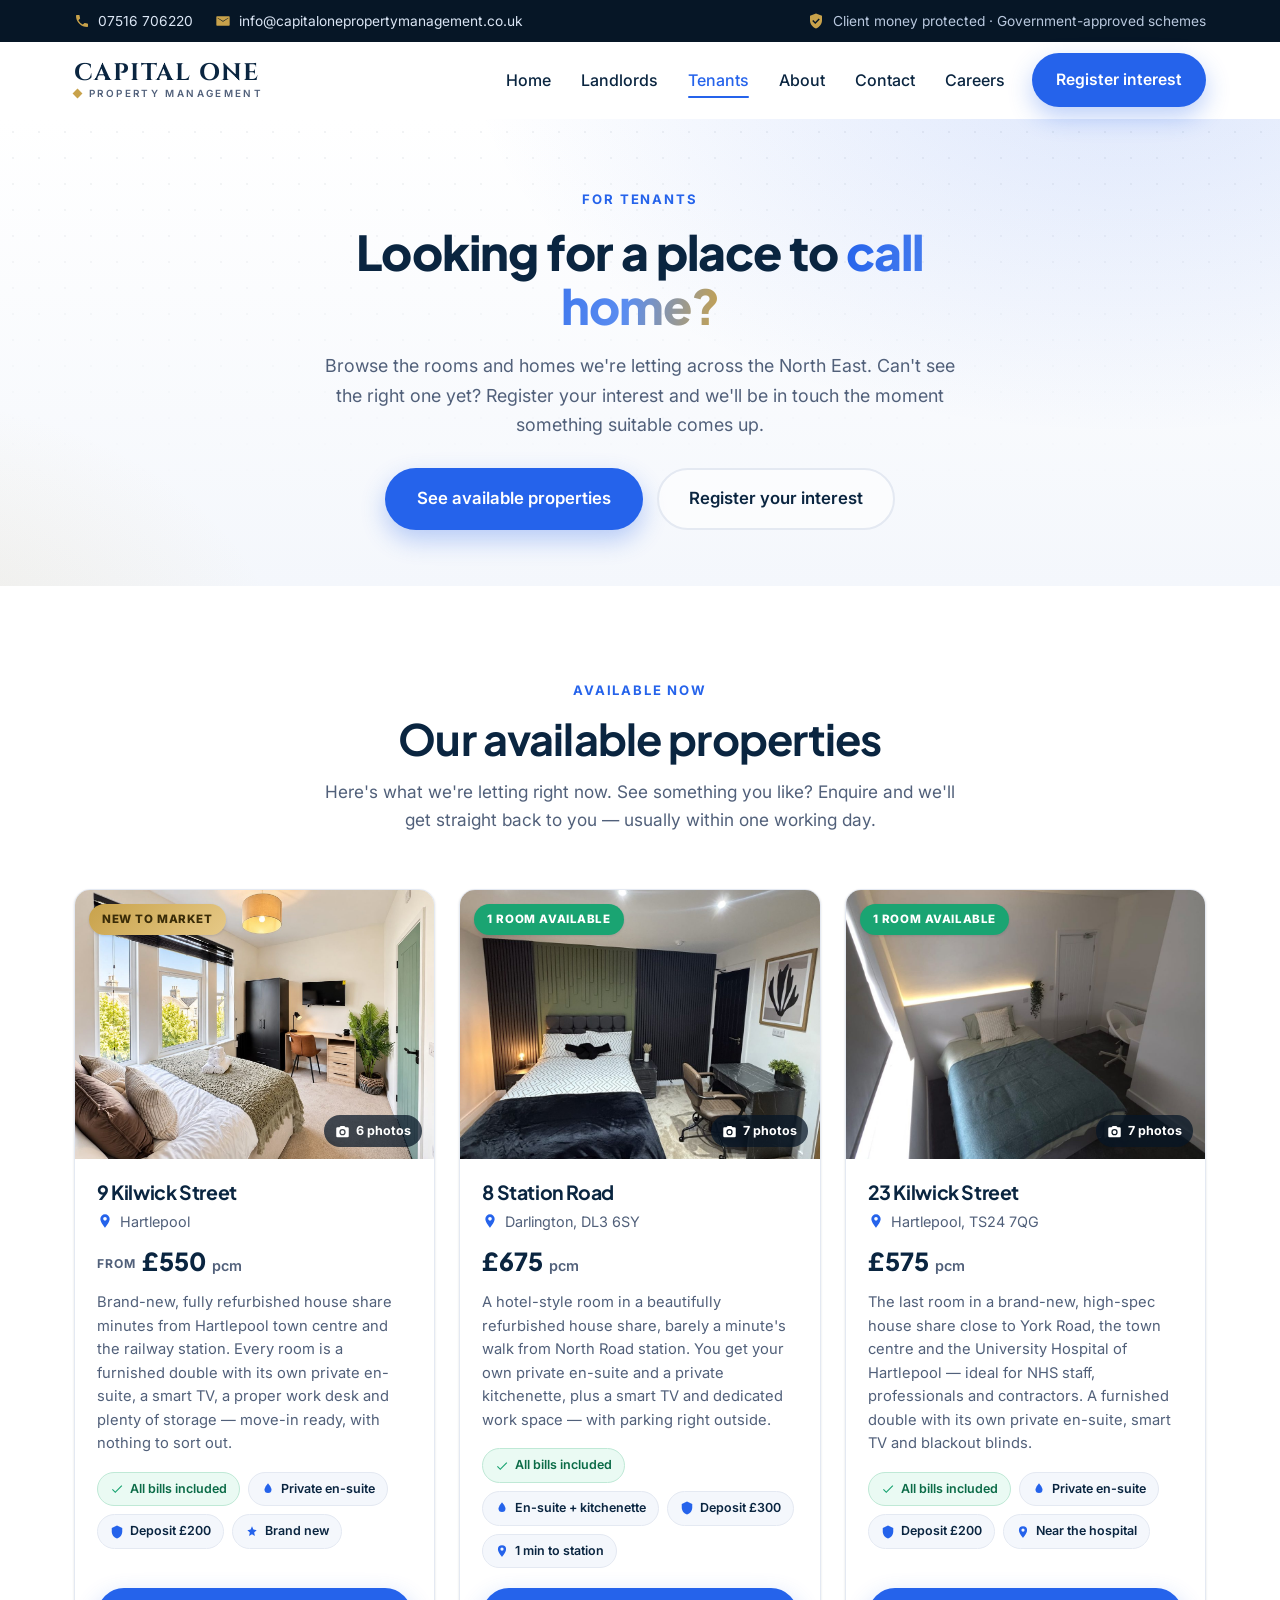
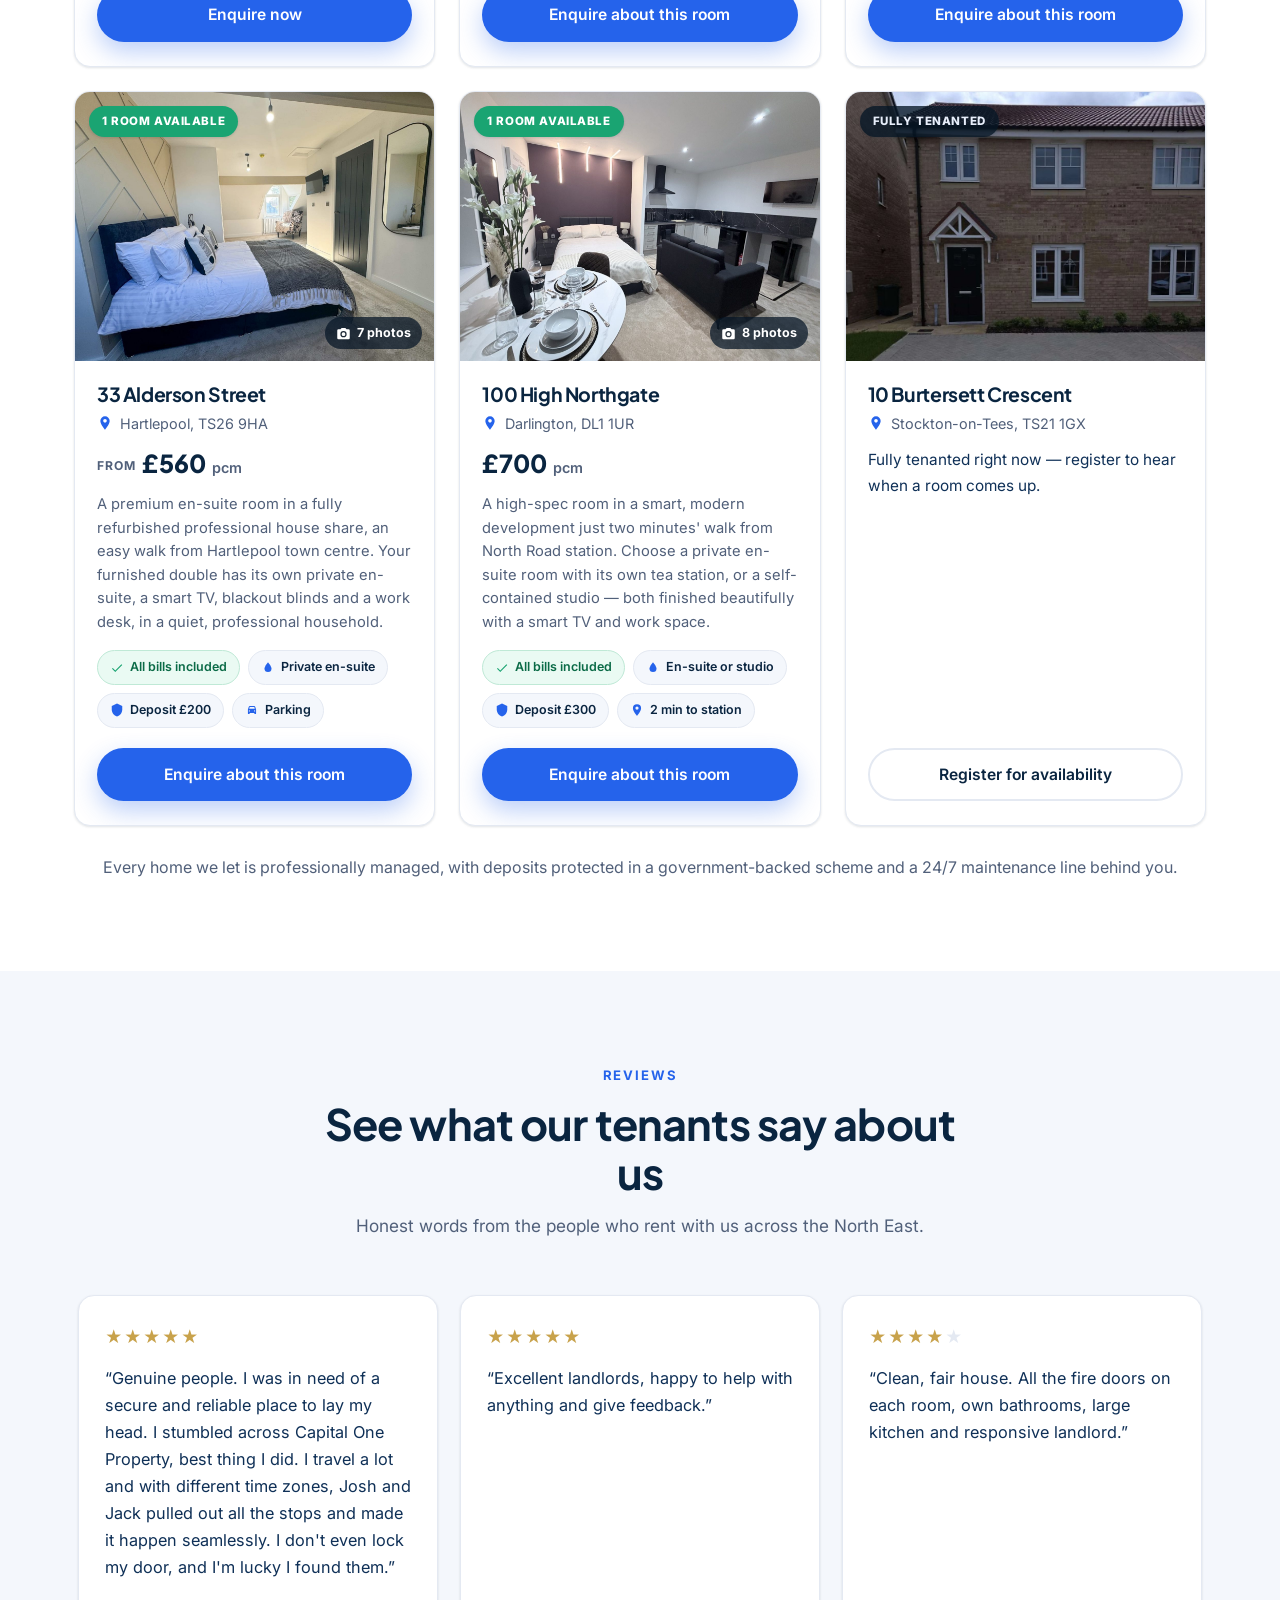
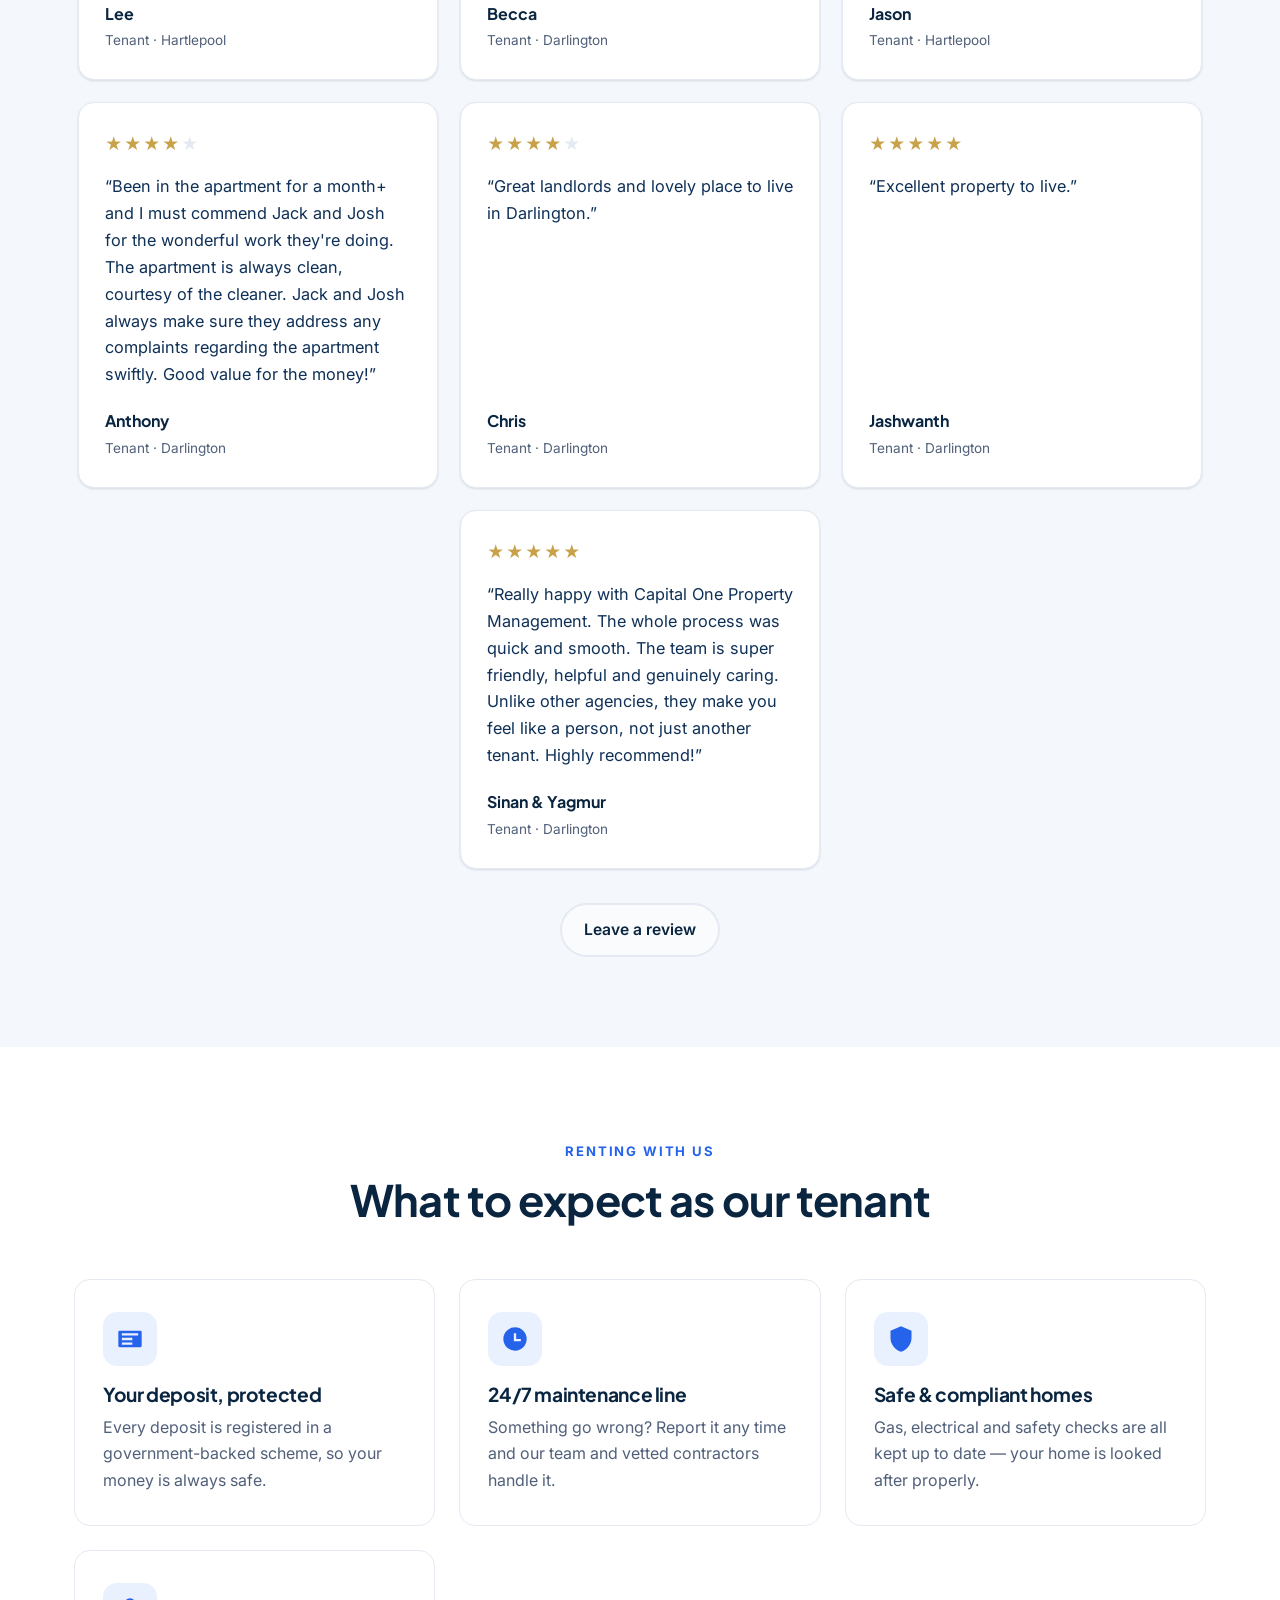
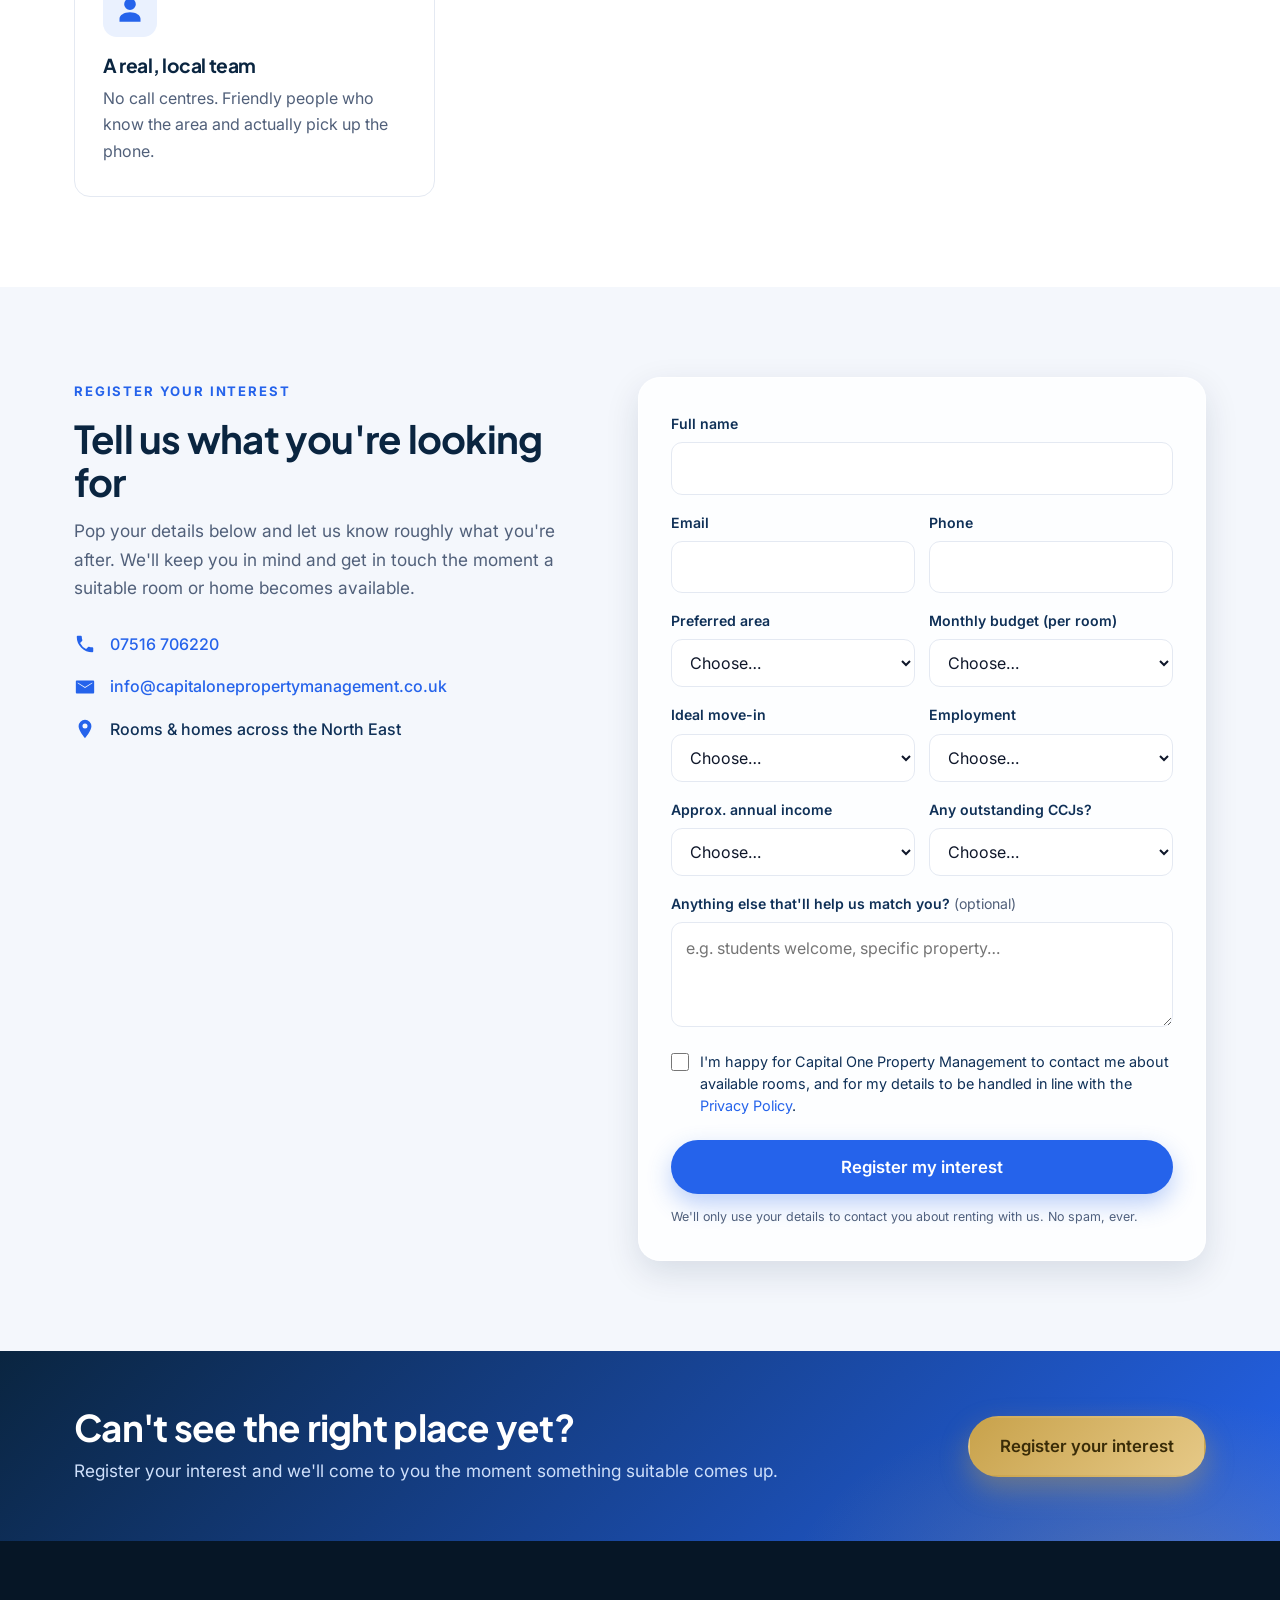
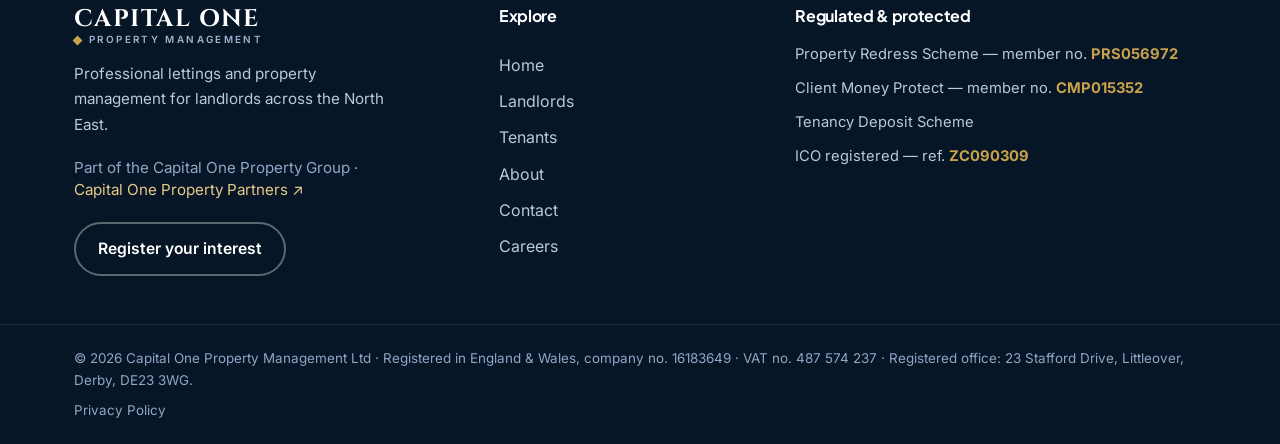
==== commit e21335e6: "Update tenant listings: room prices, details and availability Co-Authored-By: Claude Opus 4.8 <norep" ====
--- a/tenants.html
+++ b/tenants.html
@@ -14,6 +14,19 @@
   <link rel="preconnect" href="https://fonts.gstatic.com" crossorigin />
   <link href="https://fonts.googleapis.com/css2?family=Cinzel:wght@600;700&family=Inter:wght@400;500;600;700&family=Plus+Jakarta+Sans:wght@600;700;800&display=swap" rel="stylesheet" />
   <link rel="stylesheet" href="assets/css/styles.css" />
+  <style>
+    /* Tenants — enhanced property cards */
+    .property__price { display: flex; align-items: baseline; flex-wrap: wrap; gap: 6px; margin-top: 16px; }
+    .property__price-from { color: var(--muted); font-size: .76rem; font-weight: 700; text-transform: uppercase; letter-spacing: .08em; align-self: center; }
+    .property__price-amt { font-family: 'Plus Jakarta Sans', 'Inter', sans-serif; font-weight: 800; font-size: 1.55rem; color: var(--navy); line-height: 1; }
+    .property__price-per { color: var(--muted); font-size: .9rem; font-weight: 600; }
+    .property__desc { color: var(--muted); font-size: .92rem; line-height: 1.6; margin: 13px 0 16px; }
+    .property__facts { display: flex; flex-wrap: wrap; gap: 8px; margin: 0 0 20px; }
+    .property__fact { display: inline-flex; align-items: center; gap: 6px; background: var(--bg-alt); border: 1px solid var(--line); border-radius: 999px; padding: 6px 12px; font-size: .78rem; font-weight: 600; color: var(--navy); }
+    .property__fact svg { width: 14px; height: 14px; fill: var(--blue); flex: none; }
+    .property__fact--bills { background: #eafaf3; border-color: #bfe9d6; color: #0b6b47; }
+    .property__fact--bills svg { fill: #1aa472; }
+  </style>
 </head>
 <body>
   <a class="skip-link" href="#main">Skip to content</a>
@@ -82,7 +95,14 @@
             <div class="property__body">
               <h3 class="property__addr">9 Kilwick Street</h3>
               <p class="property__area"><svg viewBox="0 0 24 24" aria-hidden="true"><path d="M12 2a7 7 0 0 0-7 7c0 5 7 13 7 13s7-8 7-13a7 7 0 0 0-7-7zm0 9.5A2.5 2.5 0 1 1 12 6a2.5 2.5 0 0 1 0 5.5z"/></svg>Hartlepool</p>
-              <p class="property__note">Brand new to the market — just refurbished and now onboarding new tenants.</p>
+              <div class="property__price"><span class="property__price-from">From</span><span class="property__price-amt">£550</span><span class="property__price-per">pcm</span></div>
+              <p class="property__desc">Brand-new, fully refurbished house share minutes from Hartlepool town centre and the railway station. Every room is a furnished double with its own private en-suite, a smart TV, a proper work desk and plenty of storage — move-in ready, with nothing to sort out.</p>
+              <div class="property__facts">
+                <span class="property__fact property__fact--bills"><svg viewBox="0 0 24 24" aria-hidden="true"><path d="M9 16.2 4.8 12l-1.4 1.4L9 19 21 7l-1.4-1.4z"/></svg>All bills included</span>
+                <span class="property__fact"><svg viewBox="0 0 24 24" aria-hidden="true"><path d="M12 2s6 7 6 11a6 6 0 0 1-12 0c0-4 6-11 6-11z"/></svg>Private en-suite</span>
+                <span class="property__fact"><svg viewBox="0 0 24 24" aria-hidden="true"><path d="M12 1 3 5v6c0 5.5 3.8 10.7 9 12 5.2-1.3 9-6.5 9-12V5l-9-4z"/></svg>Deposit £200</span>
+                <span class="property__fact"><svg viewBox="0 0 24 24" aria-hidden="true"><path d="M12 2l2.4 5.6L20 9l-4.3 3.9L17 19l-5-3-5 3 1.3-6.1L4 9l5.6-1.4z"/></svg>Brand new</span>
+              </div>
               <a class="btn btn--primary btn--block property__cta" href="#register" data-property="9 Kilwick Street">Enquire now</a>
             </div>
           </article>
@@ -96,7 +116,14 @@
             <div class="property__body">
               <h3 class="property__addr">8 Station Road</h3>
               <p class="property__area"><svg viewBox="0 0 24 24" aria-hidden="true"><path d="M12 2a7 7 0 0 0-7 7c0 5 7 13 7 13s7-8 7-13a7 7 0 0 0-7-7zm0 9.5A2.5 2.5 0 1 1 12 6a2.5 2.5 0 0 1 0 5.5z"/></svg>Darlington, DL3 6SY</p>
-              <p class="property__note">One room currently available to let.</p>
+              <div class="property__price"><span class="property__price-amt">£675</span><span class="property__price-per">pcm</span></div>
+              <p class="property__desc">A hotel-style room in a beautifully refurbished house share, barely a minute's walk from North Road station. You get your own private en-suite and a private kitchenette, plus a smart TV and dedicated work space — with parking right outside.</p>
+              <div class="property__facts">
+                <span class="property__fact property__fact--bills"><svg viewBox="0 0 24 24" aria-hidden="true"><path d="M9 16.2 4.8 12l-1.4 1.4L9 19 21 7l-1.4-1.4z"/></svg>All bills included</span>
+                <span class="property__fact"><svg viewBox="0 0 24 24" aria-hidden="true"><path d="M12 2s6 7 6 11a6 6 0 0 1-12 0c0-4 6-11 6-11z"/></svg>En-suite + kitchenette</span>
+                <span class="property__fact"><svg viewBox="0 0 24 24" aria-hidden="true"><path d="M12 1 3 5v6c0 5.5 3.8 10.7 9 12 5.2-1.3 9-6.5 9-12V5l-9-4z"/></svg>Deposit £300</span>
+                <span class="property__fact"><svg viewBox="0 0 24 24" aria-hidden="true"><path d="M12 2a7 7 0 0 0-7 7c0 5 7 13 7 13s7-8 7-13a7 7 0 0 0-7-7zm0 9.5A2.5 2.5 0 1 1 12 6a2.5 2.5 0 0 1 0 5.5z"/></svg>1 min to station</span>
+              </div>
               <a class="btn btn--primary btn--block property__cta" href="#register" data-property="8 Station Road">Enquire about this room</a>
             </div>
           </article>
@@ -110,36 +137,57 @@
             <div class="property__body">
               <h3 class="property__addr">23 Kilwick Street</h3>
               <p class="property__area"><svg viewBox="0 0 24 24" aria-hidden="true"><path d="M12 2a7 7 0 0 0-7 7c0 5 7 13 7 13s7-8 7-13a7 7 0 0 0-7-7zm0 9.5A2.5 2.5 0 1 1 12 6a2.5 2.5 0 0 1 0 5.5z"/></svg>Hartlepool, TS24 7QG</p>
-              <p class="property__note">One room currently available to let.</p>
+              <div class="property__price"><span class="property__price-amt">£575</span><span class="property__price-per">pcm</span></div>
+              <p class="property__desc">The last room in a brand-new, high-spec house share close to York Road, the town centre and the University Hospital of Hartlepool — ideal for NHS staff, professionals and contractors. A furnished double with its own private en-suite, smart TV and blackout blinds.</p>
+              <div class="property__facts">
+                <span class="property__fact property__fact--bills"><svg viewBox="0 0 24 24" aria-hidden="true"><path d="M9 16.2 4.8 12l-1.4 1.4L9 19 21 7l-1.4-1.4z"/></svg>All bills included</span>
+                <span class="property__fact"><svg viewBox="0 0 24 24" aria-hidden="true"><path d="M12 2s6 7 6 11a6 6 0 0 1-12 0c0-4 6-11 6-11z"/></svg>Private en-suite</span>
+                <span class="property__fact"><svg viewBox="0 0 24 24" aria-hidden="true"><path d="M12 1 3 5v6c0 5.5 3.8 10.7 9 12 5.2-1.3 9-6.5 9-12V5l-9-4z"/></svg>Deposit £200</span>
+                <span class="property__fact"><svg viewBox="0 0 24 24" aria-hidden="true"><path d="M12 2a7 7 0 0 0-7 7c0 5 7 13 7 13s7-8 7-13a7 7 0 0 0-7-7zm0 9.5A2.5 2.5 0 1 1 12 6a2.5 2.5 0 0 1 0 5.5z"/></svg>Near the hospital</span>
+              </div>
               <a class="btn btn--primary btn--block property__cta" href="#register" data-property="23 Kilwick Street">Enquire about this room</a>
             </div>
           </article>
 
-          <article class="property property--let reveal">
+          <article class="property reveal">
             <button class="property__media" data-gallery="assets/img/prop-alderson-1.jpg,assets/img/prop-alderson-2.jpg,assets/img/prop-alderson-3.jpg,assets/img/prop-alderson-4.jpg,assets/img/prop-alderson-5.jpg,assets/img/prop-alderson-6.jpg,assets/img/prop-alderson-7.jpg" aria-label="View 7 photos of 33 Alderson Street">
               <img src="assets/img/prop-alderson-1.jpg" alt="A spacious furnished bedroom at 33 Alderson Street, Hartlepool, with a cream geometric panelled feature wall, navy bed and seating area" loading="lazy" />
-              <span class="property__status property__status--let">Fully tenanted</span>
+              <span class="property__status property__status--available">1 room available</span>
               <span class="property__count"><svg viewBox="0 0 24 24" aria-hidden="true"><path d="M9 3 7.17 5H4a2 2 0 0 0-2 2v12a2 2 0 0 0 2 2h16a2 2 0 0 0 2-2V7a2 2 0 0 0-2-2h-3.17L15 3H9zm3 5a5 5 0 1 1 0 10 5 5 0 0 1 0-10zm0 2a3 3 0 1 0 0 6 3 3 0 0 0 0-6z"/></svg>7 photos</span>
             </button>
             <div class="property__body">
               <h3 class="property__addr">33 Alderson Street</h3>
               <p class="property__area"><svg viewBox="0 0 24 24" aria-hidden="true"><path d="M12 2a7 7 0 0 0-7 7c0 5 7 13 7 13s7-8 7-13a7 7 0 0 0-7-7zm0 9.5A2.5 2.5 0 1 1 12 6a2.5 2.5 0 0 1 0 5.5z"/></svg>Hartlepool, TS26 9HA</p>
-              <p class="property__note">Fully tenanted right now — register to hear when a room comes up.</p>
-              <a class="btn btn--ghost btn--block property__cta" href="#register" data-property="33 Alderson Street">Register for availability</a>
-            </div>
-          </article>
-
-          <article class="property property--let reveal">
+              <div class="property__price"><span class="property__price-from">From</span><span class="property__price-amt">£560</span><span class="property__price-per">pcm</span></div>
+              <p class="property__desc">A premium en-suite room in a fully refurbished professional house share, an easy walk from Hartlepool town centre. Your furnished double has its own private en-suite, a smart TV, blackout blinds and a work desk, in a quiet, professional household.</p>
+              <div class="property__facts">
+                <span class="property__fact property__fact--bills"><svg viewBox="0 0 24 24" aria-hidden="true"><path d="M9 16.2 4.8 12l-1.4 1.4L9 19 21 7l-1.4-1.4z"/></svg>All bills included</span>
+                <span class="property__fact"><svg viewBox="0 0 24 24" aria-hidden="true"><path d="M12 2s6 7 6 11a6 6 0 0 1-12 0c0-4 6-11 6-11z"/></svg>Private en-suite</span>
+                <span class="property__fact"><svg viewBox="0 0 24 24" aria-hidden="true"><path d="M12 1 3 5v6c0 5.5 3.8 10.7 9 12 5.2-1.3 9-6.5 9-12V5l-9-4z"/></svg>Deposit £200</span>
+                <span class="property__fact"><svg viewBox="0 0 24 24" aria-hidden="true"><path d="M5 11l1.5-4.5A2 2 0 0 1 8.4 5h7.2a2 2 0 0 1 1.9 1.5L19 11v7a1 1 0 0 1-1 1h-1a1 1 0 0 1-1-1v-1H8v1a1 1 0 0 1-1 1H6a1 1 0 0 1-1-1v-7zm2.2-1h9.6l-.9-3H8.1l-.9 3zM7.5 14.5a1 1 0 1 0 0-2 1 1 0 0 0 0 2zm9 0a1 1 0 1 0 0-2 1 1 0 0 0 0 2z"/></svg>Parking</span>
+              </div>
+              <a class="btn btn--primary btn--block property__cta" href="#register" data-property="33 Alderson Street">Enquire about this room</a>
+            </div>
+          </article>
+
+          <article class="property reveal">
             <button class="property__media" data-gallery="assets/img/prop-high-northgate-3.jpg,assets/img/prop-high-northgate-1.jpg,assets/img/prop-high-northgate-2.jpg,assets/img/prop-high-northgate-4.jpg,assets/img/prop-high-northgate-5.jpg,assets/img/prop-high-northgate-6.jpg,assets/img/prop-high-northgate-7.jpg,assets/img/prop-high-northgate-8.jpg" aria-label="View 8 photos of 100-104 High Northgate">
               <img src="assets/img/prop-high-northgate-3.jpg" alt="A furnished open-plan studio at 100 High Northgate, Darlington, with a burgundy feature wall, LED strip lighting, double bed, sofa, kitchen and dining area" loading="lazy" />
-              <span class="property__status property__status--let">Fully tenanted</span>
+              <span class="property__status property__status--available">1 room available</span>
               <span class="property__count"><svg viewBox="0 0 24 24" aria-hidden="true"><path d="M9 3 7.17 5H4a2 2 0 0 0-2 2v12a2 2 0 0 0 2 2h16a2 2 0 0 0 2-2V7a2 2 0 0 0-2-2h-3.17L15 3H9zm3 5a5 5 0 1 1 0 10 5 5 0 0 1 0-10zm0 2a3 3 0 1 0 0 6 3 3 0 0 0 0-6z"/></svg>8 photos</span>
             </button>
             <div class="property__body">
               <h3 class="property__addr">100 High Northgate</h3>
               <p class="property__area"><svg viewBox="0 0 24 24" aria-hidden="true"><path d="M12 2a7 7 0 0 0-7 7c0 5 7 13 7 13s7-8 7-13a7 7 0 0 0-7-7zm0 9.5A2.5 2.5 0 1 1 12 6a2.5 2.5 0 0 1 0 5.5z"/></svg>Darlington, DL1 1UR</p>
-              <p class="property__note">Fully tenanted right now — register to hear when a room comes up.</p>
-              <a class="btn btn--ghost btn--block property__cta" href="#register" data-property="100 High Northgate">Register for availability</a>
+              <div class="property__price"><span class="property__price-amt">£700</span><span class="property__price-per">pcm</span></div>
+              <p class="property__desc">A high-spec room in a smart, modern development just two minutes' walk from North Road station. Choose a private en-suite room with its own tea station, or a self-contained studio — both finished beautifully with a smart TV and work space.</p>
+              <div class="property__facts">
+                <span class="property__fact property__fact--bills"><svg viewBox="0 0 24 24" aria-hidden="true"><path d="M9 16.2 4.8 12l-1.4 1.4L9 19 21 7l-1.4-1.4z"/></svg>All bills included</span>
+                <span class="property__fact"><svg viewBox="0 0 24 24" aria-hidden="true"><path d="M12 2s6 7 6 11a6 6 0 0 1-12 0c0-4 6-11 6-11z"/></svg>En-suite or studio</span>
+                <span class="property__fact"><svg viewBox="0 0 24 24" aria-hidden="true"><path d="M12 1 3 5v6c0 5.5 3.8 10.7 9 12 5.2-1.3 9-6.5 9-12V5l-9-4z"/></svg>Deposit £300</span>
+                <span class="property__fact"><svg viewBox="0 0 24 24" aria-hidden="true"><path d="M12 2a7 7 0 0 0-7 7c0 5 7 13 7 13s7-8 7-13a7 7 0 0 0-7-7zm0 9.5A2.5 2.5 0 1 1 12 6a2.5 2.5 0 0 1 0 5.5z"/></svg>2 min to station</span>
+              </div>
+              <a class="btn btn--primary btn--block property__cta" href="#register" data-property="100 High Northgate">Enquire about this room</a>
             </div>
           </article>
 
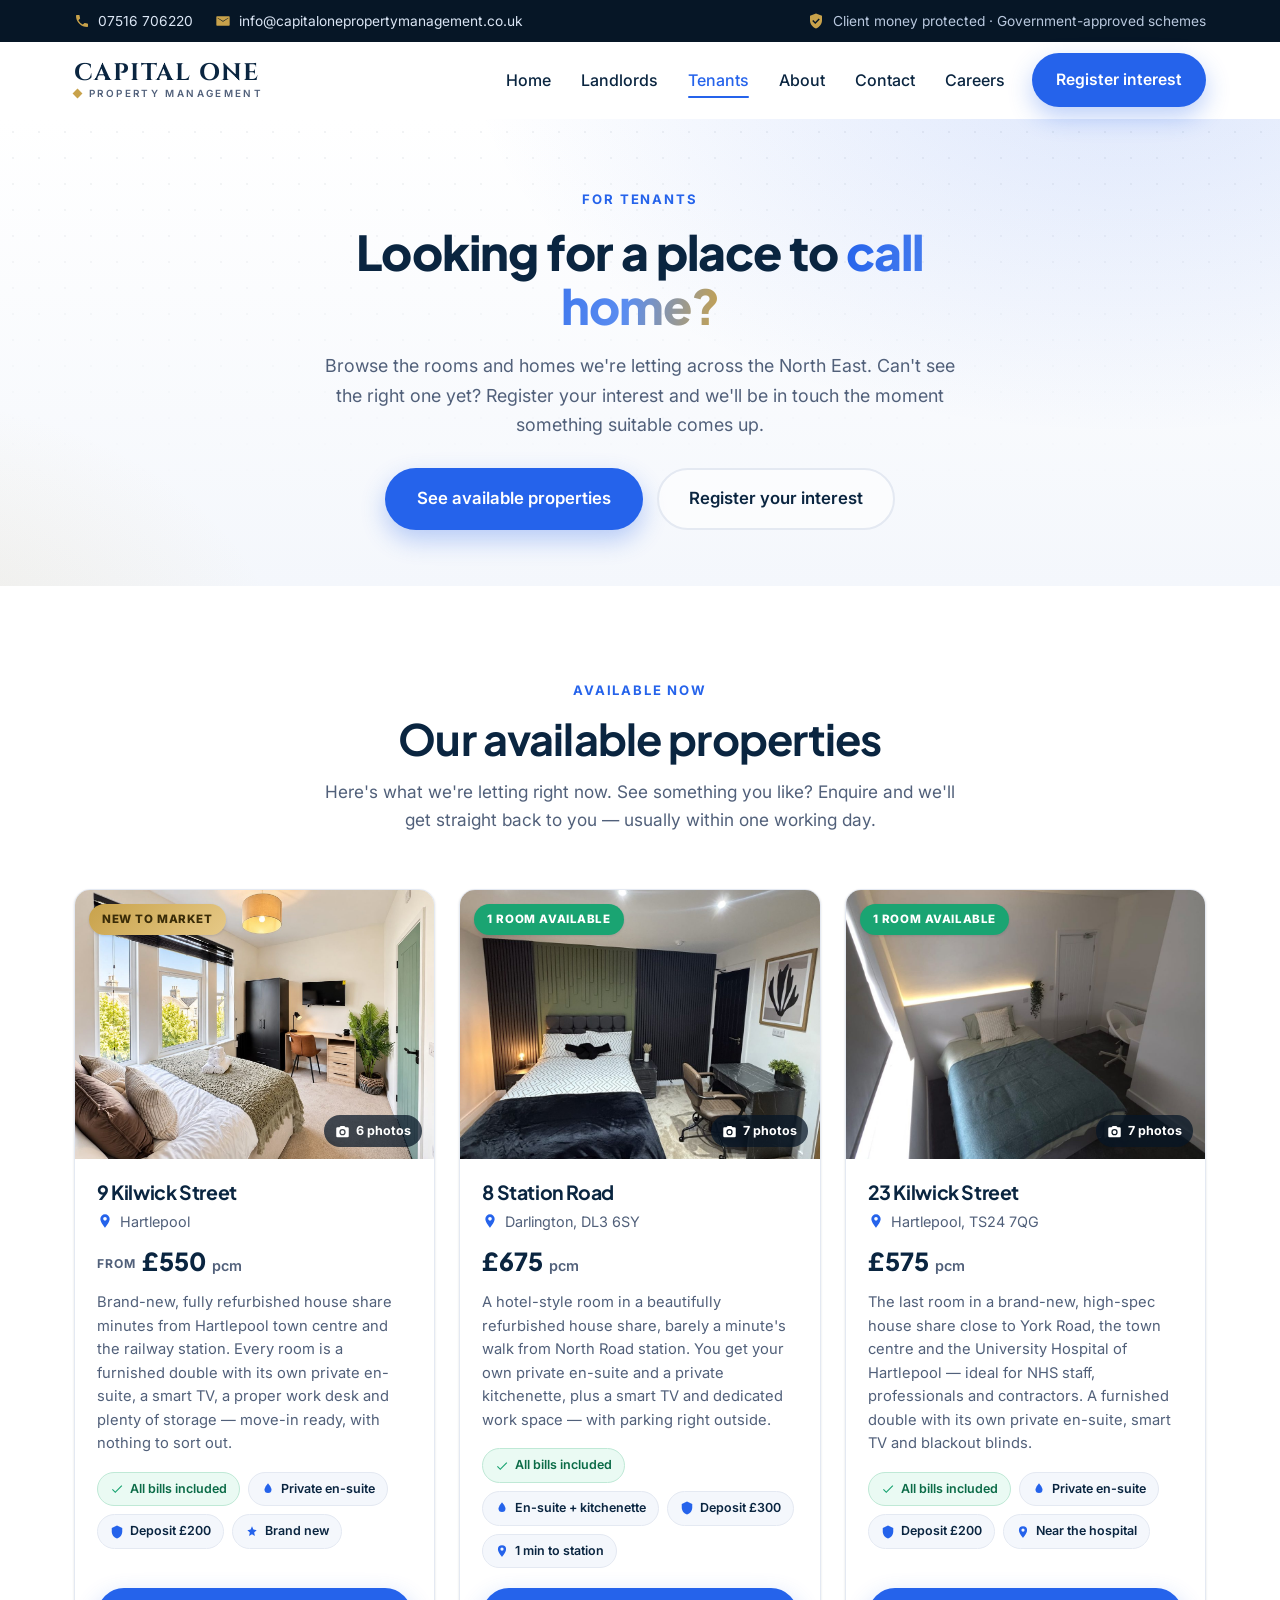
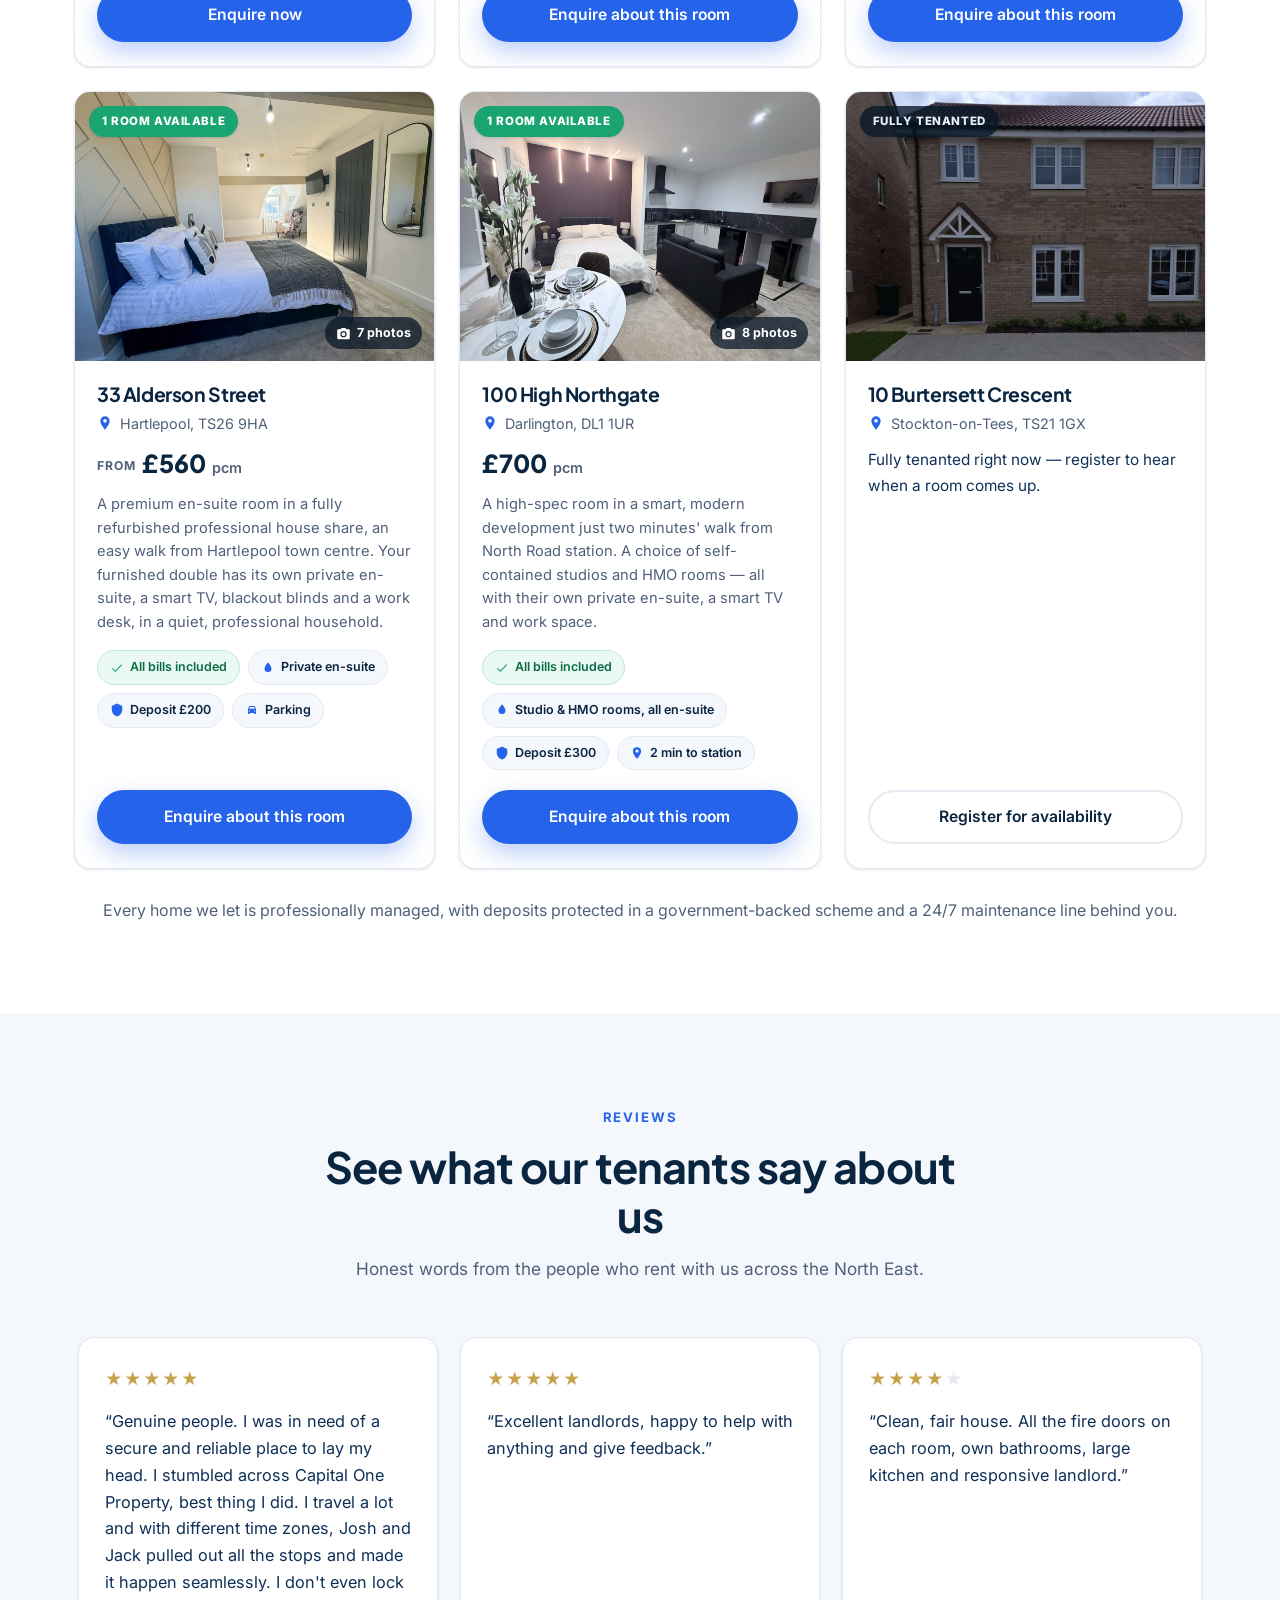
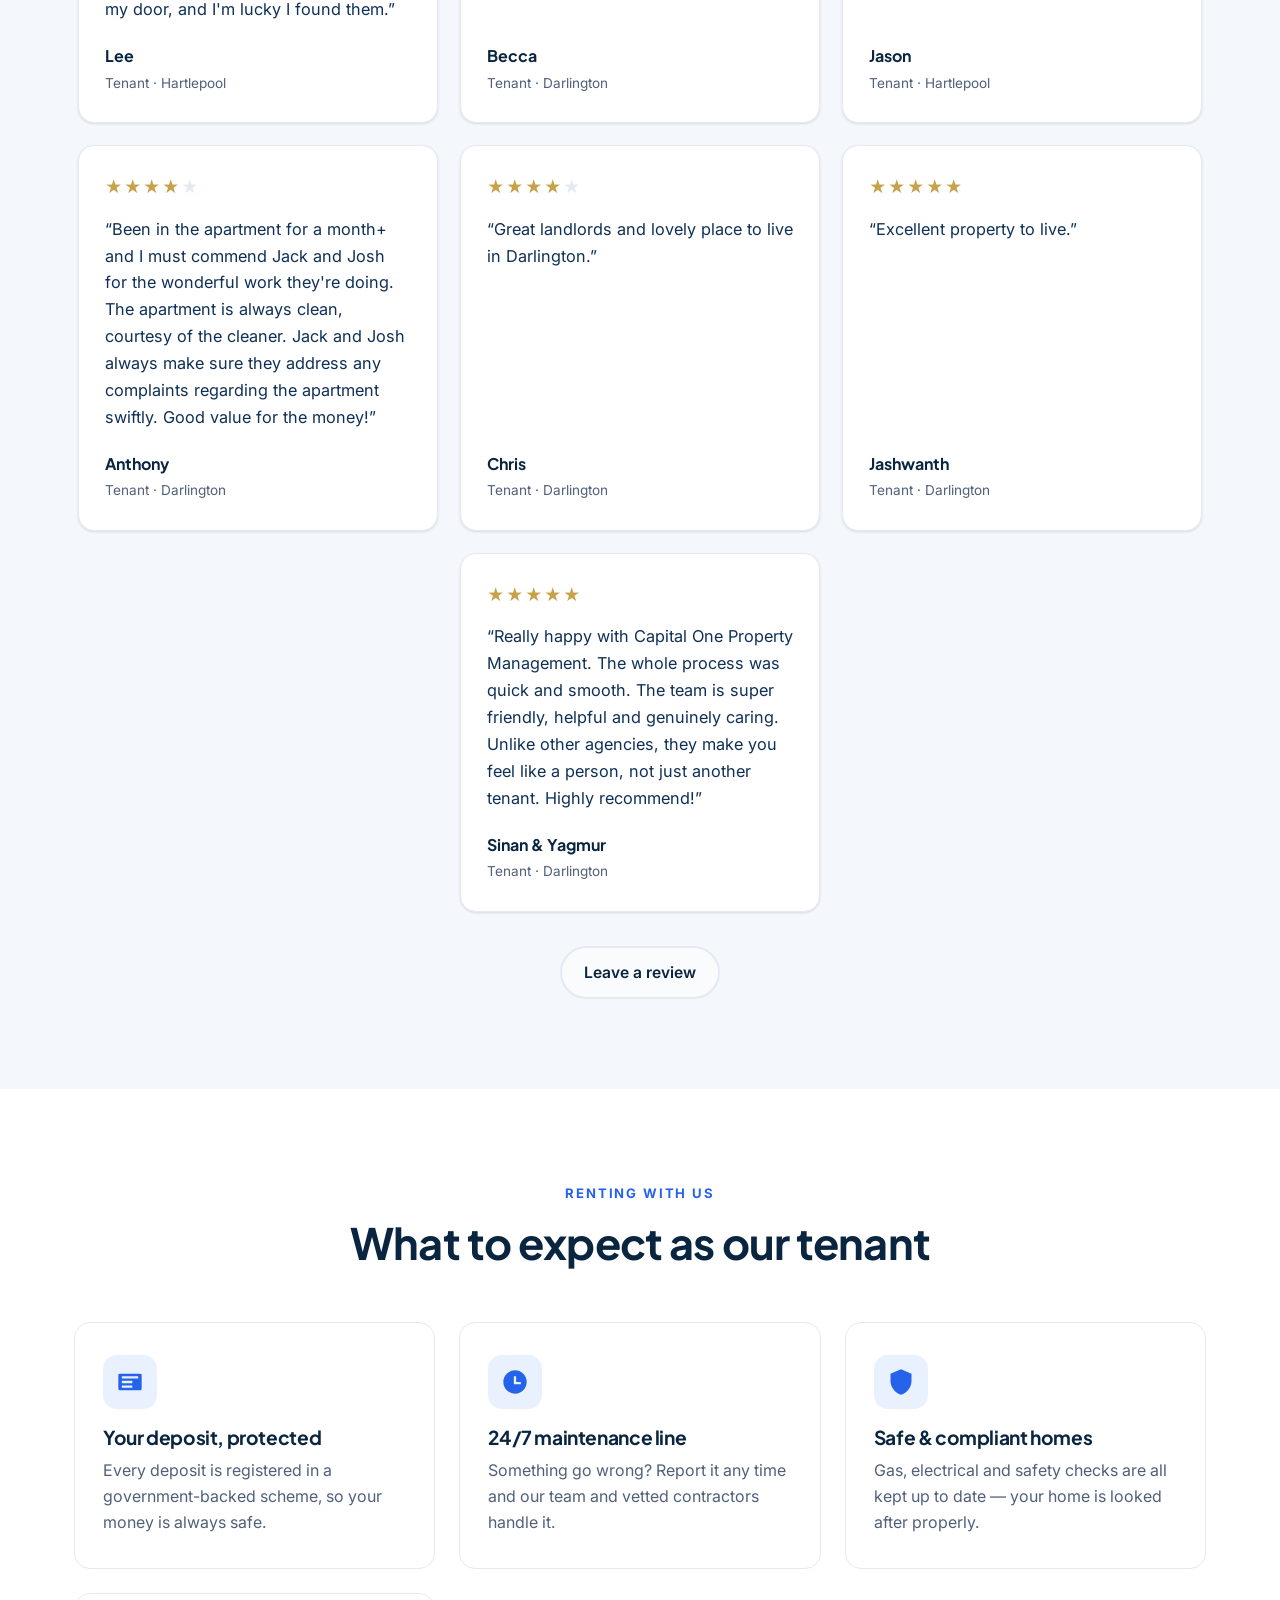
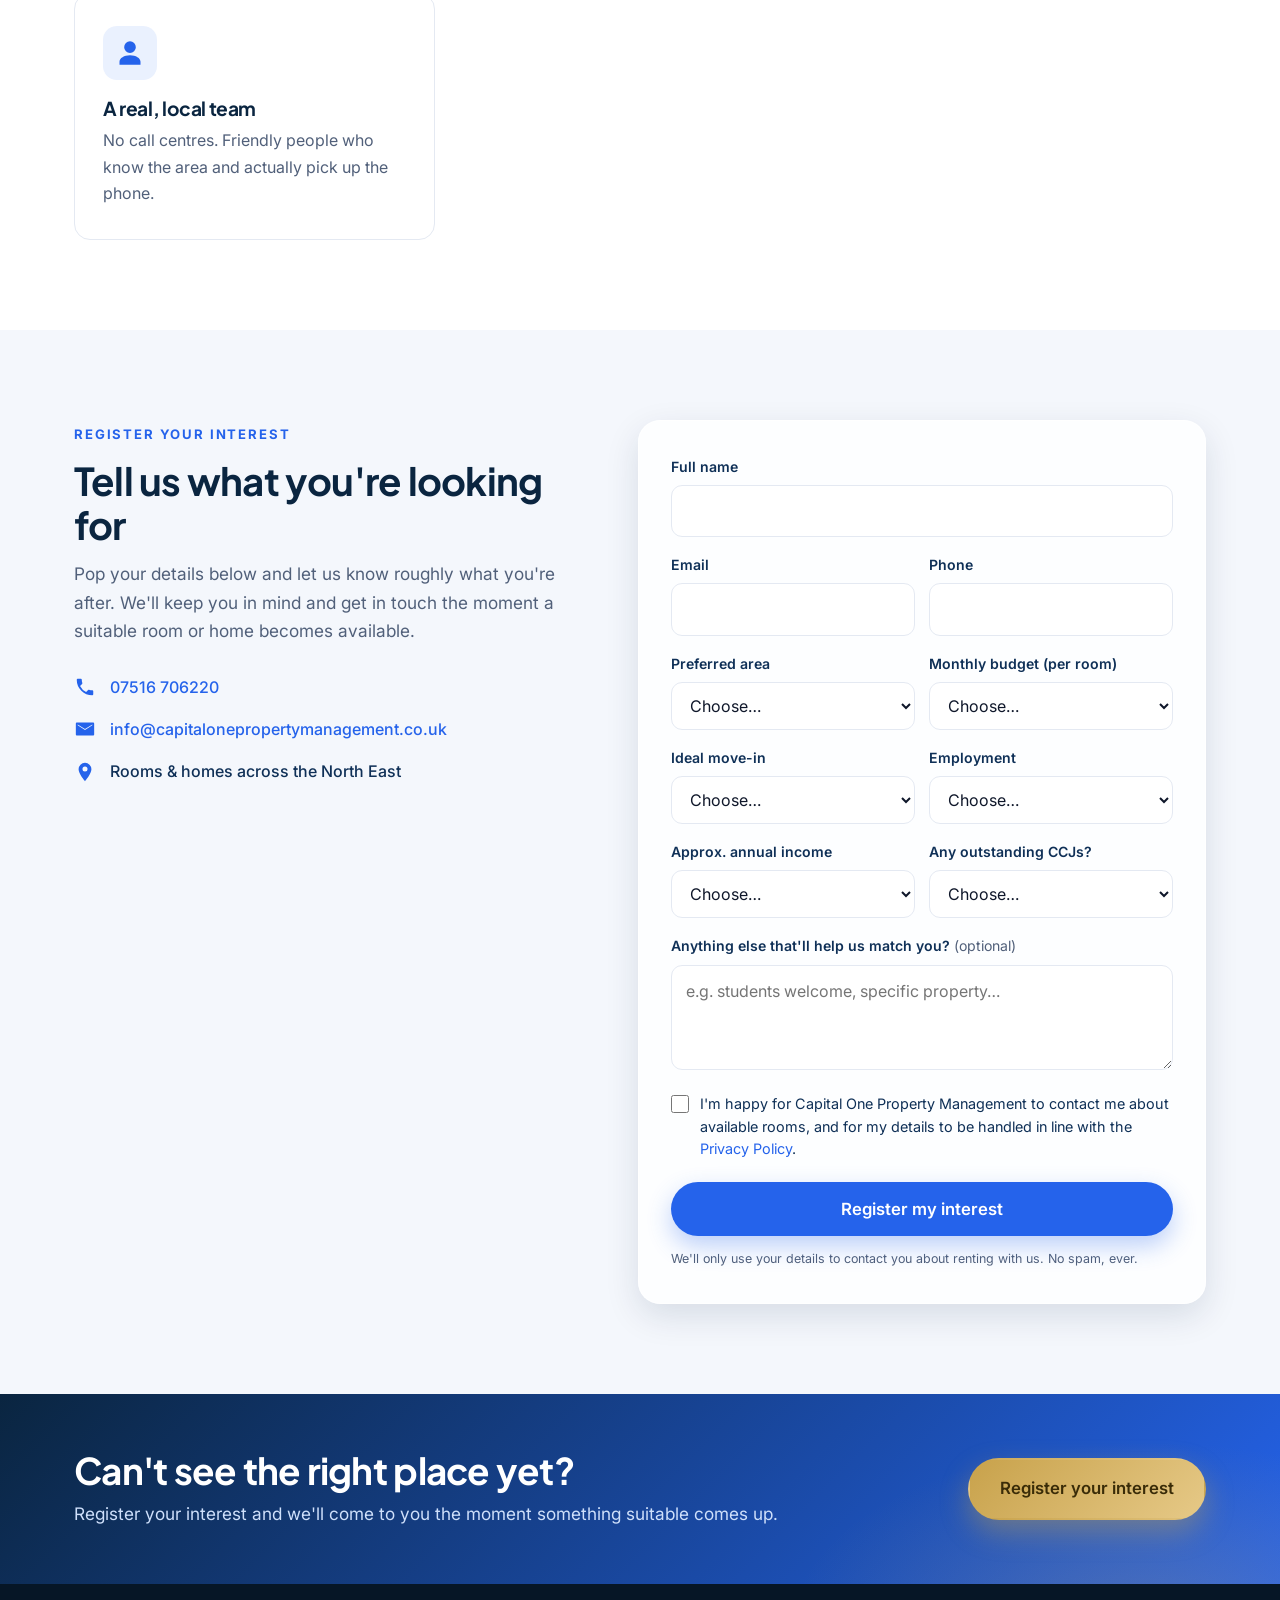
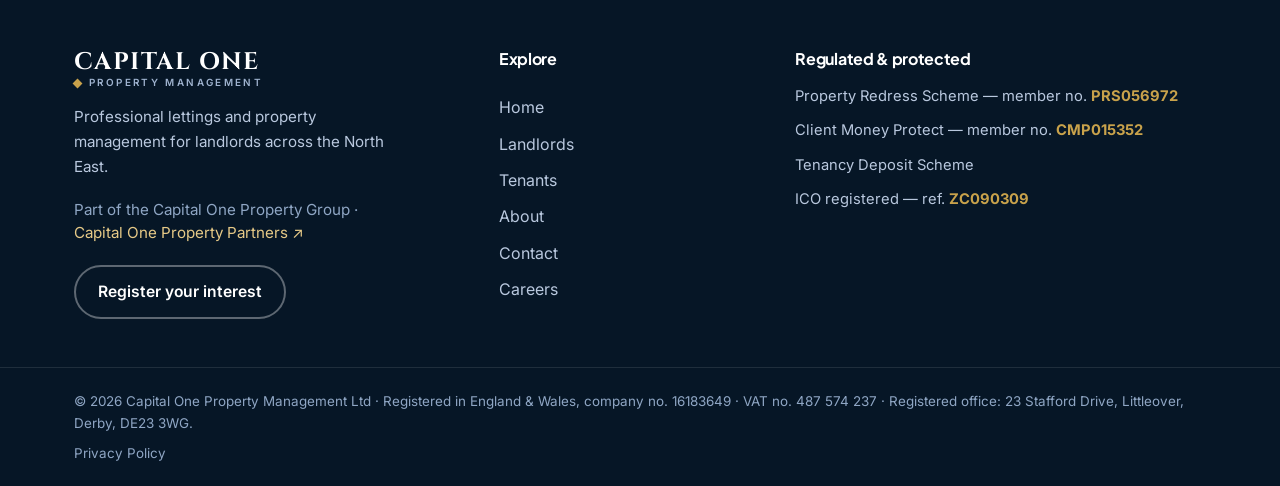
==== commit 116e64d3: "Fix High Northgate: studio & HMO rooms, all en-suite Co-Authored-By: Claude Opus 4.8 <noreply@anthro" ====
--- a/tenants.html
+++ b/tenants.html
@@ -180,10 +180,10 @@
               <h3 class="property__addr">100 High Northgate</h3>
               <p class="property__area"><svg viewBox="0 0 24 24" aria-hidden="true"><path d="M12 2a7 7 0 0 0-7 7c0 5 7 13 7 13s7-8 7-13a7 7 0 0 0-7-7zm0 9.5A2.5 2.5 0 1 1 12 6a2.5 2.5 0 0 1 0 5.5z"/></svg>Darlington, DL1 1UR</p>
               <div class="property__price"><span class="property__price-amt">£700</span><span class="property__price-per">pcm</span></div>
-              <p class="property__desc">A high-spec room in a smart, modern development just two minutes' walk from North Road station. Choose a private en-suite room with its own tea station, or a self-contained studio — both finished beautifully with a smart TV and work space.</p>
+              <p class="property__desc">A high-spec room in a smart, modern development just two minutes' walk from North Road station. A choice of self-contained studios and HMO rooms — all with their own private en-suite, a smart TV and work space.</p>
               <div class="property__facts">
                 <span class="property__fact property__fact--bills"><svg viewBox="0 0 24 24" aria-hidden="true"><path d="M9 16.2 4.8 12l-1.4 1.4L9 19 21 7l-1.4-1.4z"/></svg>All bills included</span>
-                <span class="property__fact"><svg viewBox="0 0 24 24" aria-hidden="true"><path d="M12 2s6 7 6 11a6 6 0 0 1-12 0c0-4 6-11 6-11z"/></svg>En-suite or studio</span>
+                <span class="property__fact"><svg viewBox="0 0 24 24" aria-hidden="true"><path d="M12 2s6 7 6 11a6 6 0 0 1-12 0c0-4 6-11 6-11z"/></svg>Studio &amp; HMO rooms, all en-suite</span>
                 <span class="property__fact"><svg viewBox="0 0 24 24" aria-hidden="true"><path d="M12 1 3 5v6c0 5.5 3.8 10.7 9 12 5.2-1.3 9-6.5 9-12V5l-9-4z"/></svg>Deposit £300</span>
                 <span class="property__fact"><svg viewBox="0 0 24 24" aria-hidden="true"><path d="M12 2a7 7 0 0 0-7 7c0 5 7 13 7 13s7-8 7-13a7 7 0 0 0-7-7zm0 9.5A2.5 2.5 0 1 1 12 6a2.5 2.5 0 0 1 0 5.5z"/></svg>2 min to station</span>
               </div>
